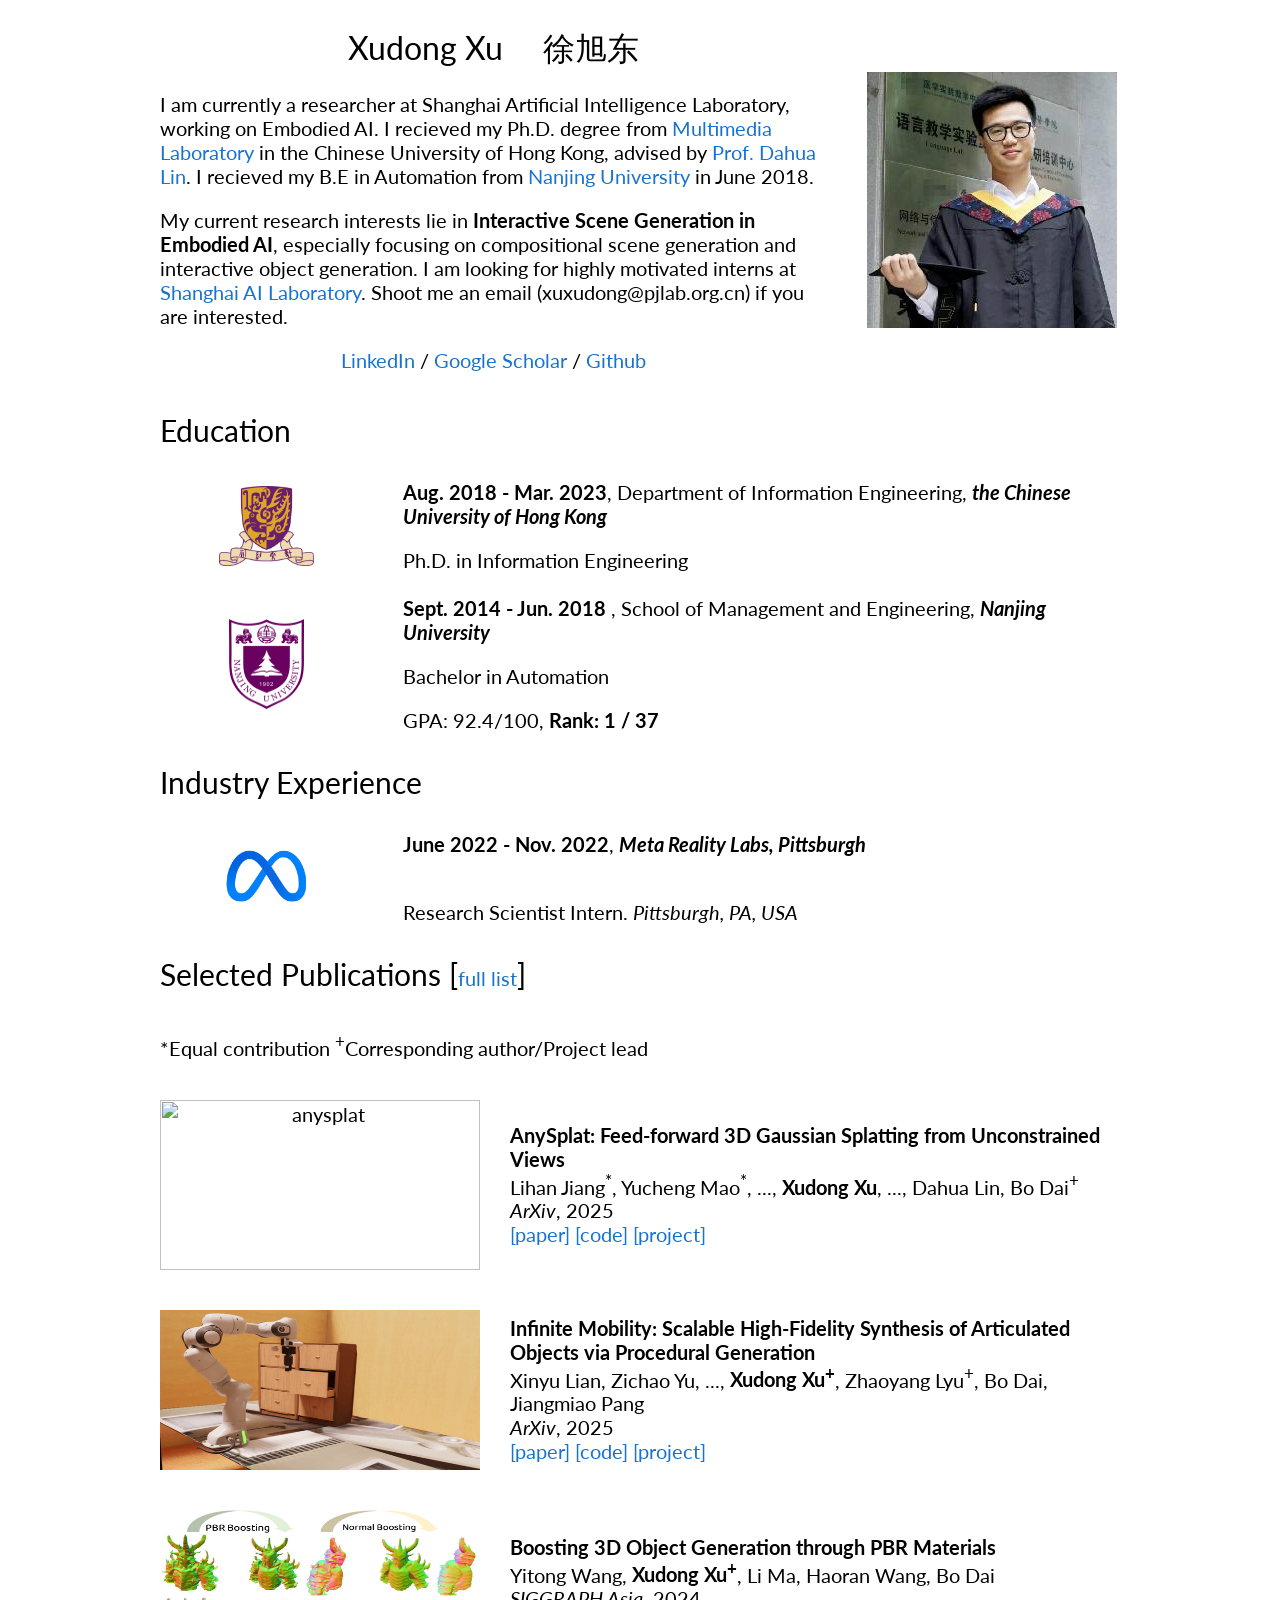
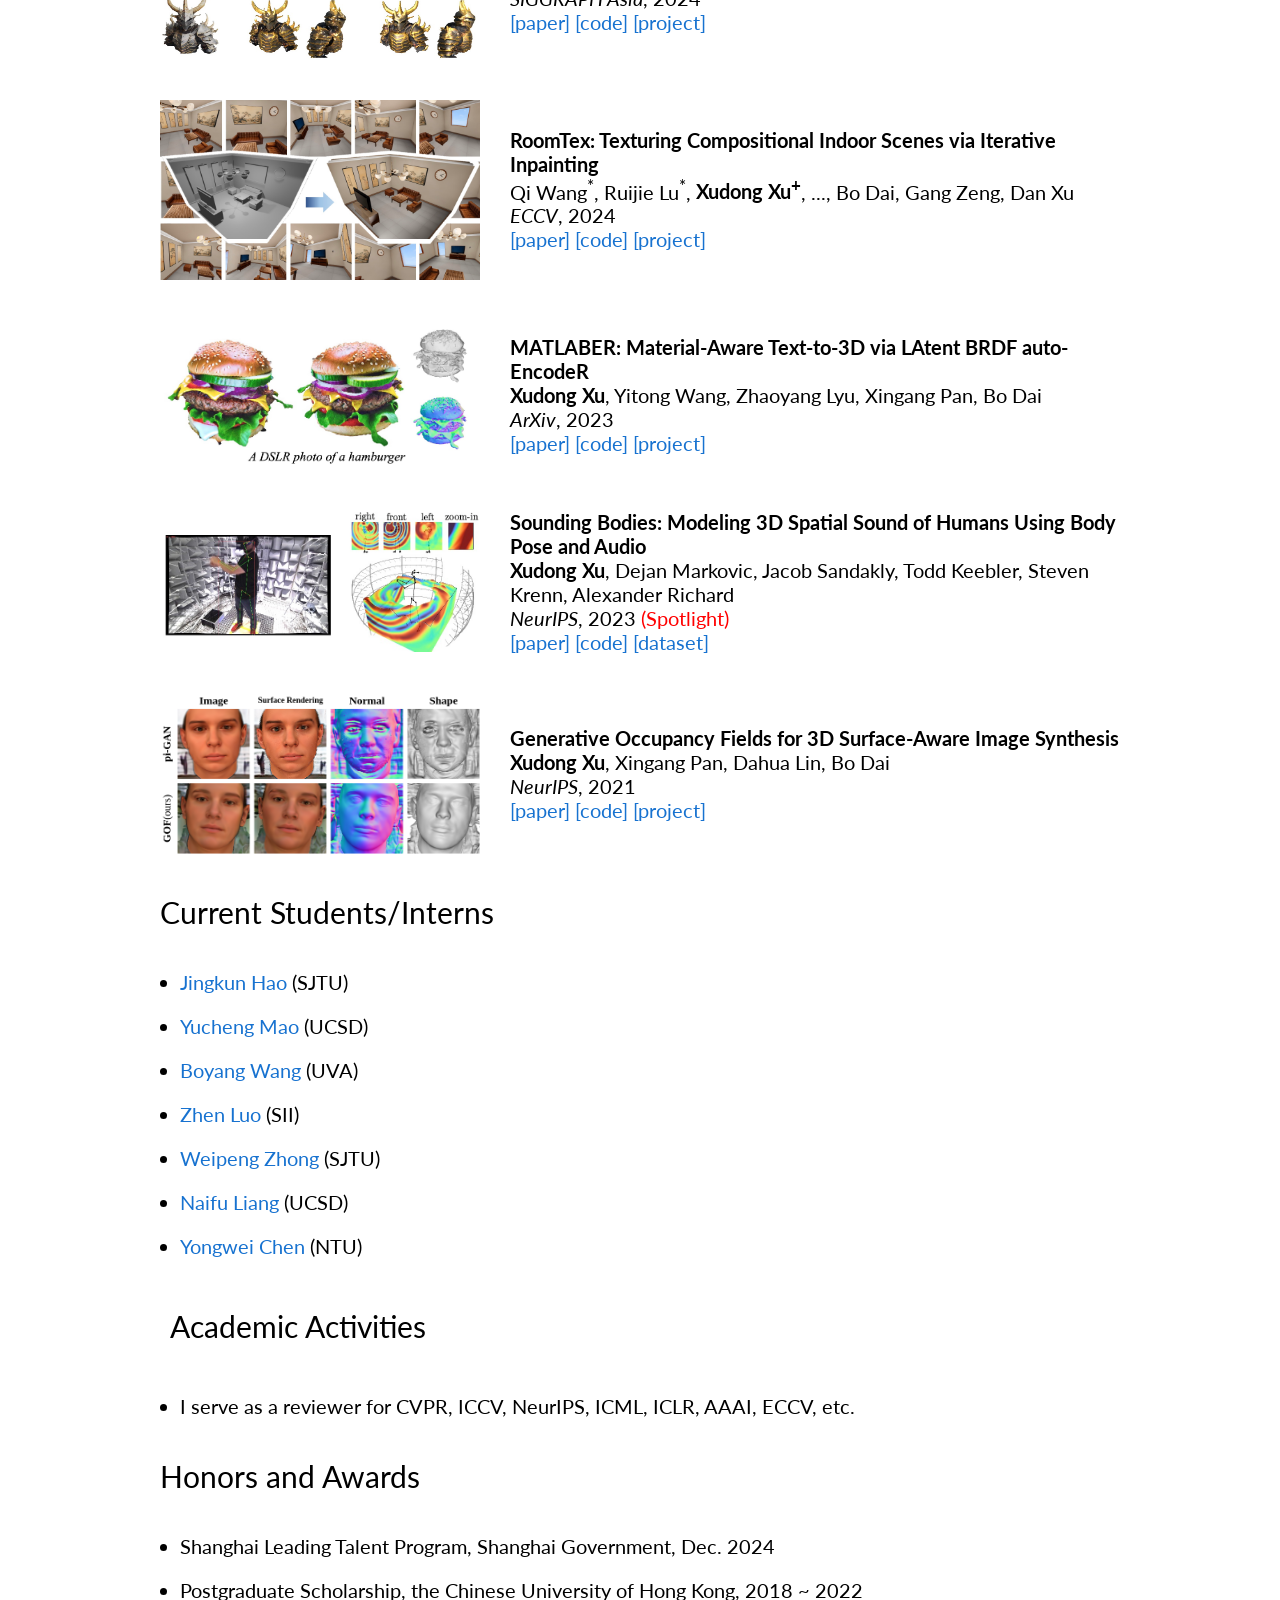
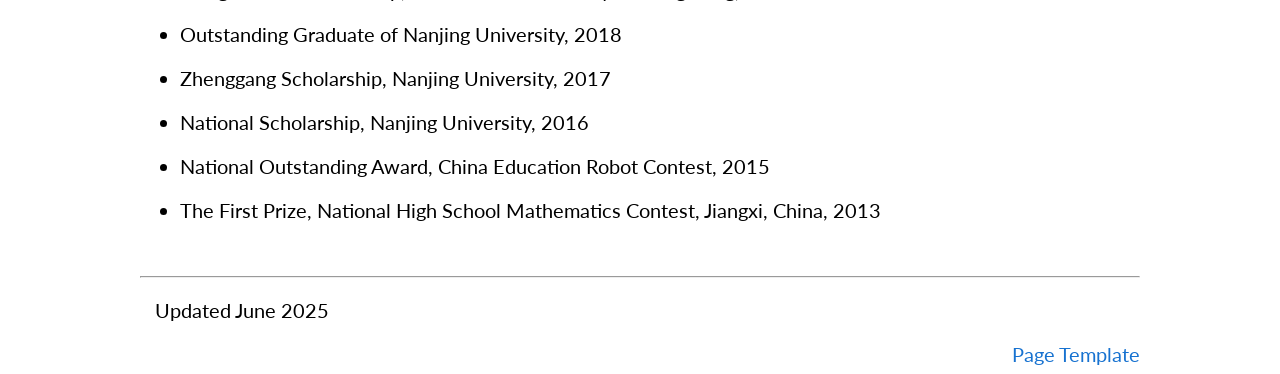
==== index.html @ 11daec10 "update" ====
<!DOCTYPE HTML PUBLIC "-//W3C//DTD HTML 4.01 Transitional//EN">
<html>

<head>
  <meta name=viewport content="width=device-width, initial-scale=1">
  <meta name="generator" content="HTML Tidy for Linux/x86 (vers 11 February 2007), see www.w3.org">
  <style type="text/css">
    /* Color scheme stolen from Sergey Karayev */

    a {
      color: #1772d0;
      text-decoration: none;
    }

    a:focus,
    a:hover {
      color: #f09228;
      text-decoration: none;
    }

    body,
    td,
    th,
    tr,
    p,
    a {
      font-family: 'Lato', Verdana, Helvetica, sans-serif;
      font-size: 20px
    }

    strong {
      font-family: 'Lato', Verdana, Helvetica, sans-serif;
      font-size: 20px;
    }

    heading {
      font-family: 'Lato', Verdana, Helvetica, sans-serif;
      font-size: 30px;
    }

    papertitle {
      font-family: 'Lato', Verdana, Helvetica, sans-serif;
      font-size: 20px;
      font-weight: 700
    }

    name {
      font-family: 'Lato', Verdana, Helvetica, sans-serif;
      font-size: 32px;
    }

    .one {
      width: 160px;
      height: 160px;
      position: relative;
    }

    .two {
      width: 160px;
      height: 160px;
      position: absolute;
      transition: opacity .2s ease-in-out;
      -moz-transition: opacity .2s ease-in-out;
      -webkit-transition: opacity .2s ease-in-out;
    }

    .fade {
      transition: opacity .2s ease-in-out;
      -moz-transition: opacity .2s ease-in-out;
      -webkit-transition: opacity .2s ease-in-out;
    }

    span.highlight {
      background-color: #ffffd0;
    }
  </style>
  <style type="text/css">
    #sectiontohide {
      padding: 20px;
      background: #f0f0f0;
      width: 400px;
    }
  </style>
  <script type="text/javascript">
    function toggle_div_fun(id) {

      var divelement = document.getElementById(id);

      if (divelement.style.display == 'none')
        divelement.style.display = 'block';
      else
        divelement.style.display = 'none';
    }
  </script>
  <link rel="icon" type="image/png" href="pictures/CUHK.png">
  <title>Xudong Xu</title>
  <meta http-equiv="Content-Type" content="text/html; charset=utf-8">
  <link href='http://fonts.googleapis.com/css?family=Lato:400,700,400italic,700italic' rel='stylesheet' type='text/css'>
</head>

<body>
  <table width="1000" border="0" align="center" cellspacing="0" cellpadding="0">
    <tr>
      <td>
        <table width="100%" align="center" border="0" cellspacing="0" cellpadding="20">
          <tr>
            <td width="67%" valign="middle">
              <p align="center">
                <name>Xudong Xu &nbsp; &nbsp; 徐旭东</name>
              </p>
              <p>
                I am currently a researcher at Shanghai Artificial Intelligence Laboratory, working on Embodied AI.
                I recieved my Ph.D. degree from <a href="http://mmlab.ie.cuhk.edu.hk/">Multimedia Laboratory</a> in the 
                Chinese University of Hong Kong, advised by <a href="http://dahua.me/">Prof. Dahua Lin</a>.
                I recieved my B.E in Automation from <a href="https://www.nju.edu.cn/">Nanjing University</a>
                in June 2018.
              </p>
              <p>
                My current research interests lie in <strong>Interactive Scene Generation in Embodied AI</strong>,
                especially focusing on compositional scene generation and interactive object generation.
                I am looking for highly motivated interns at <a href="https://www.shlab.org.cn/">Shanghai AI Laboratory</a>.
                Shoot me an email (xuxudong@pjlab.org.cn) if you are interested.
              </p>
              <p align=center>
                <a href="https://www.linkedin.com/in/xudong-xu-5bb7b3173/"> LinkedIn </a> /
                <a href="https://scholar.google.com.hk/citations?hl=en&user=D8VMkA8AAAAJ"> Google Scholar </a> /
                <a href="https://github.com/SheldonTsui"> Github </a>
              </p>
            </td>
            <td width="5%">
              <img src="pictures/xudong.jpg">
            </td>
          </tr>
        </table>

        <table width="100%" align="center" border="0" cellspacing="0" cellpadding="20">
          <tr>
            <td>
              <heading>Education</heading>
            </td>
          </tr>
        </table>

        <table width="100%" align="center" border="0" cellpadding="10">
          <tr>
            <td width="25%" align="center">
              <img src="pictures/CUHK.png" alt="CUHK" width="95" height="80">
            </td>
            <td width="75%" valign="top">
              <p>
                <strong>Aug. 2018 - Mar. 2023</strong>, Department of Information Engineering,
                <i>
                  <b>the Chinese University of Hong Kong</b>
                </i></p>
              <p>Ph.D. in Information Engineering</br>
              </p>
            </td>
          </tr>
        </table>

        <table width="100%" align="center" border="0" cellpadding="10">
          <tr>
            <td width="25%" align="center">
              <img src="pictures/Nanjing_University.png" alt="NJU" width="75" height="90">
            </td>
            <td width="75%" valign="top">
              <p>
                <strong>Sept. 2014 - Jun. 2018 </strong>, School of Management and Engineering,
                <i>
                  <b>Nanjing University</b>
                </i></p>
              <p>Bachelor in Automation</br>
                <p>GPA: 92.4/100, <strong>Rank: 1 / 37 </strong></br>
              </p>
            </td>
          </tr>
        </table>

        <table width="100%" align="center" border="0" cellspacing="0" cellpadding="20">
          <tr>
            <td>
              <heading>Industry Experience</heading>
            </td>
          </tr>
        </table>

        <table width="100%" align="center" border="0" cellpadding="10">
          <tr>
            <td width="25%" align="center">
              <img src="pictures/meta.png" alt="Meta" width="95" height="80">
            </td>
            <td width="75%" valign="top">
              <p>
                <strong>June 2022 - Nov. 2022</strong>,
                <i>
                  <b>Meta Reality Labs, Pittsburgh</b>
                </i></p>
                <br>
                Research Scientist Intern. <i>Pittsburgh, PA, USA</i><br>
              </p>
            </td>
          </tr>
        </table>

        <table width="100%" align="center" border="0" cellspacing="0" cellpadding="20">
          <tr>
            <td width="100%" valign="middle">
              <heading>Selected Publications [<a href="https://scholar.google.com.hk/citations?hl=en&user=D8VMkA8AAAAJ">full list</a>]</heading>
            </td>
          </tr>
          <td width="100%" valign="middle">
            <span class="author cy">*</span>Equal contribution <sup>+</sup>Corresponding author/Project lead
          </td>
        </table>

        <table width="100%" align="center" border="0" cellspacing="10" cellpadding="10">
          <tr>
            <td width="25%" align="center">
              <img src="pictures/anysplat.gif" alt="anysplat" width="320" height="170">
            </td>
            <td width="75%" valign="center">
              <p>
                <papertitle>AnySplat: Feed-forward 3D Gaussian Splatting from Unconstrained Views</papertitle>
                <br>
                Lihan Jiang<sup>*</sup>, Yucheng Mao<sup>*</sup>, ..., <strong>Xudong Xu</strong>, ..., Dahua Lin, Bo Dai<sup>+</sup>
                <br>
                <em>ArXiv</em>, 2025
                <br>
                <a href="https://arxiv.org/abs/2505.23716">[paper]</a>
                <a href="https://github.com/OpenRobotLab/AnySplat">[code]</a>
                <a href="https://city-super.github.io/anysplat/">[project]</a>
                <br>
            </td>
          </tr>
        </table>

        <table width="100%" align="center" border="0" cellspacing="10" cellpadding="10">
          <tr>
            <td width="25%" align="center">
              <img src="pictures/infinite_mobility.gif" alt="infinite_mobility" width="320" height="160">
            </td>
            <td width="75%" valign="center">
              <p>
                <papertitle>Infinite Mobility: Scalable High-Fidelity Synthesis of Articulated Objects via Procedural Generation</papertitle>
                <br>
                Xinyu Lian, Zichao Yu, ..., <strong>Xudong Xu<sup>+</sup></strong>, Zhaoyang Lyu<sup>+</sup>, Bo Dai, Jiangmiao Pang
                <br>
                <em>ArXiv</em>, 2025
                <br>
                <a href="https://arxiv.org/abs/2503.13424">[paper]</a>
                <a href="https://github.com/OpenRobotLab/Infinite-Mobility">[code]</a>
                <a href="https://infinite-mobility.github.io/">[project]</a>
                <br>
            </td>
          </tr>
        </table>

        <table width="100%" align="center" border="0" cellspacing="10" cellpadding="10">
          <tr>
            <td width="25%" align="center">
              <img src="pictures/BoostPBR.jpg" alt="BoostPBR" width="320" height="150">
            </td>
            <td width="75%" valign="center">
              <p>
                <papertitle>Boosting 3D Object Generation through PBR Materials</papertitle>
                <br>
                Yitong Wang, <strong>Xudong Xu<sup>+</sup></strong>, Li Ma, Haoran Wang, Bo Dai
                <br>
                <em>SIGGRAPH Asia</em>, 2024
                <br>
                <a href="https://arxiv.org/abs/2411.16080">[paper]</a>
                <a href="https://github.com/snowflakewang/PBR_Boost_3DGen">[code]</a>
                <a href="https://snowflakewang.github.io/PBR_Boost_3DGen/">[project]</a>
                <br>
            </td>
          </tr>
        </table>

        <table width="100%" align="center" border="0" cellspacing="10" cellpadding="10">
          <tr>
            <td width="25%" align="center">
              <img src="pictures/roomtex.jpg" alt="RoomTex" width="320" height="180">
            </td>
            <td width="75%" valign="center">
              <p>
                <papertitle>RoomTex: Texturing Compositional Indoor Scenes via Iterative Inpainting</papertitle>
                <br>
                Qi Wang<sup>*</sup>, Ruijie Lu<sup>*</sup>, <strong>Xudong Xu<sup>+</sup></strong>, ..., Bo Dai, Gang Zeng, Dan Xu
                <br>
                <em>ECCV</em>, 2024
                <br>
                <a href="https://arxiv.org/abs/2406.02461">[paper]</a>
                <a href="https://github.com/qwang666/RoomTex-">[code]</a>
                <a href="https://qwang666.github.io/RoomTex/">[project]</a>
                <br>
            </td>
          </tr>
        </table>

        <table width="100%" align="center" border="0" cellspacing="10" cellpadding="10">
          <tr>
            <td width="25%" align="center">
              <img src="pictures/matlaber.jpg" alt="matlaber" width="320" height="150">
            </td>
            <td width="75%" valign="center">
              <p>
                <papertitle>MATLABER: Material-Aware Text-to-3D via LAtent BRDF auto-EncodeR</papertitle>
                <br>
                <strong>Xudong Xu</strong>, Yitong Wang, Zhaoyang Lyu, Xingang Pan, Bo Dai
                <br>
                <em>ArXiv</em>, 2023
                <br>
                <a href="https://arxiv.org/abs/2308.09278">[paper]</a>
                <a href="https://github.com/SheldonTsui/Matlaber">[code]</a>
                <a href="https://sheldontsui.github.io/projects/Matlaber">[project]</a>
                <br>
                <!-- <p>
                  We propose Material-Aware Text-to-3D via LAtent BRDF auto-EncodeR (MATLABER)
                  that leverages a novel latent BRDF auto-encoder for material generation,
                  enabling photorealistic 3D object generation, relighting, and material editing.
                </p> -->
            </td>
          </tr>
        </table>

        <table width="100%" align="center" border="0" cellspacing="10" cellpadding="10">
          <tr>
            <td width="25%" align="center">
              <img src="pictures/soundingbodies.jpg" alt="soundingbodies" width="320" height="140">
            </td>
            <td width="75%" valign="center">
              <p>
                <papertitle>Sounding Bodies: Modeling 3D Spatial Sound of Humans Using Body Pose and Audio</papertitle>
                <br>
                <strong>Xudong Xu</strong>, Dejan Markovic, Jacob Sandakly, Todd Keebler, Steven Krenn, Alexander Richard
                <br>
                <em>NeurIPS</em>, 2023 <font color="red"> (Spotlight)</font>
                <br>
                <a href="https://arxiv.org/abs/2311.06285">[paper]</a>
                <a href="https://github.com/facebookresearch/SoundingBodies">[code]</a>
                <a href="https://fb-baas-f32eacb9-8abb-11eb-b2b8-4857dd089e15.s3.amazonaws.com/SoundingBodies/dataset/index.html">[dataset]</a>
                <br>
                <!-- <p>
                  We present a model that can generate accurate 3D spatial audio for full human bodies.
                  To this end, we collect a first-of-its-kind multimodal dataset of human bodies,
                  recorded with multiple cameras and a spherical array of 345 microphones.
                </p> -->
            </td>
          </tr>
        </table>

        <table width="100%" align="center" border="0" cellspacing="10" cellpadding="10">
          <tr>
            <td width="25%" align="center">
              <img src="pictures/gof2021.png" alt="gof" width="320" height="160">
            </td>
            <td width="75%" valign="center">
              <p>
                <papertitle>Generative Occupancy Fields for 3D Surface-Aware Image Synthesis</papertitle>
                <br>
                <strong>Xudong Xu</strong>, Xingang Pan, Dahua Lin, Bo Dai
                <br>
                <em>NeurIPS</em>, 2021
                <br>
                <a href="http://arxiv.org/abs/2111.00969">[paper]</a>
                <a href="https://github.com/SheldonTsui/GOF_NeurIPS2021">[code]</a>
                <a href="https://sheldontsui.github.io/projects/GOF">[project]</a>
                <br>
                <!-- <p>
                  We propose Generative Occupancy Fields(GOF),
                  a 3D-aware generative model that could synthesize realistic images with 3D consistency
                  and simultaneously learn compact object surfaces.
                </p> -->
            </td>
          </tr>
        </table>

        <!-- <table width="100%" align="center" border="0" cellspacing="10" cellpadding="10">
          <tr>
            <td width="25%" align="center">
              <img src="pictures/ShadeGAN_demo2.gif" alt="shadegan" width="320" height="200">
            </td>
            <td width="75%" valign="top">
              <p>
                <papertitle>A Shading-Guided Generative Implicit Model for Shape-Accurate 3D-Aware Image Synthesis</papertitle>
                <br>
                Xingang Pan, <strong>Xudong Xu</strong>, Chen Change Loy, Christian Theobalt, Bo Dai
                <br>
                <em>Advances in Neural Information Processing Systems (<strong>NeurIPS</strong>)</em>, 2021
                <br>
                <a href="https://arxiv.org/abs/2110.15678">[paper]</a>
                <a href="https://github.com/XingangPan/ShadeGAN">[code]</a>
                <a href="https://xingangpan.github.io/projects/ShadeGAN.html">[project]</a>
                <br>
                <p>
                  We propose ShadeGAN, a novel shading-guided generative implicit model
                  which could perform shape-accurate 3D-aware image synthesis
                  by modeling shading in generative implicit models.
                </p>
            </td>
          </tr>
        </table> -->

        <!-- <table width="100%" align="center" border="0" cellspacing="10" cellpadding="10">
          <tr>
            <td width="25%" align="center">
              <img src="pictures/PDR.png" alt="pdr" width="320" height="160">
            </td>
            <td width="75%" valign="top">
              <p>
                <papertitle>A Conditional Point Diffusion-Refinement Paradigm for 3D Point Cloud Completion</papertitle>
                <br>
                Zhaoyang Lyu*, Zhifeng Kong*, <strong>Xudong Xu</strong>, Liang Pan, Dahua Lin
                <br>
                <em>International Conference on Learning Representations (<strong>ICLR</strong>)</em>, 2022
                <br>
                <a href="http://arxiv.org/abs/2112.03530">[paper]</a>
                <a href="https://github.com/ZhaoyangLyu/Point_Diffusion_Refinement">[code]</a>
                <br>
                <p>
                  We propose a novel Point Diffusion-Refinement (PDR) paradigm for the point cloud completion task,
                  which can generate both uniform and high-quality point clouds.
                </p>
            </td>
          </tr>
        </table> -->

        <!-- <table width="100%" align="center" border="0" cellspacing="10" cellpadding="10">
          <tr>
            <td width="25%" align="center">
              <img src="pictures/pseudobinaural.png" alt="pseudobinaural" width="320" height="140">
            </td>
            <td width="75%" valign="top">
              <p>
                <papertitle>Visually Informed Binaural Audio Generation without Binaural Audios</papertitle>
                <br>
                <strong>Xudong Xu*</strong>, Hang Zhou*, Ziwei Liu, Bo Dai, Xiaogang Wang, Dahua Lin
                <br>
                <em>In Proceedings of the IEEE conference on computer vision and pattern recognition (<strong>CVPR</strong>)</em>, 2021
                <br>
                <a href="https://arxiv.org/abs/2104.06162">[paper]</a>
                <a href="https://github.com/SheldonTsui/PseudoBinaural_CVPR2021">[code]</a>
                <a href="https://sheldontsui.github.io/projects/PseudoBinaural">[project]</a>
                <br>
                <p>
                  We leverage spherical harmonic decomposition and head-related impulse response (HRIR)
                  to create the pseudo pair of visual scenes and binaural audios, which can be used to
                  guide the training of binaural audio generation.
                </p>
            </td>
          </tr>

        </table> -->

        <!-- <table width="100%" align="center" border="0" cellspacing="10" cellpadding="10">
          <tr>
            <td width="25%" align="center">
              <img src="pictures/sepstereo.png" alt="sepstereo" width="320" height="170">
            </td>
            <td width="75%" valign="top">
              <p>
                <papertitle>Sep-Stereo: Visually Guided Stereophonic Audio Generation by Associating Source Separation</papertitle>
                <br>
                Hang Zhou*, <strong>Xudong Xu*</strong>, Dahua Lin, Xiaogang Wang, Ziwei Liu
                <br>
                <em>In Proceedings of the European Conference on Computer Vision (<strong>ECCV</strong>)</em>, 2020
                <br>
                <a href="https://arxiv.org/pdf/2007.09902.pdf">[paper]</a>
                <a href="https://github.com/SheldonTsui/SepStereo_ECCV2020">[code]</a>
                <a href="https://hangz-nju-cuhk.github.io/projects/Sep-Stereo">[project]</a>
                <br>
                <p>
                    We propose to integrate the task of stereophonic audio generation 
                    and audio source separation into a unified framework namely Sep-Stereo, 
                    which leverages vastly available mono audios to facilitate the training of stereophonic audio generation.
                </p>
            </td>
          </tr>

        </table> -->

        <!-- <table width="100%" align="center" border="0" cellspacing="10" cellpadding="10">
          <tr>
            <td width="25%" align="center">
              <img src="pictures/audio_inpainting.png" alt="audio_inpainting" width="320" height="170">
            </td>
            <td width="75%" valign="top">
              <p>
                <papertitle>Vision-Infused Deep Audio Inpainting</papertitle>
                <br>
                Hang Zhou, Ziwei Liu, <strong>Xudong Xu</strong>, Ping Luo, Xiaogang Wang
                <br>
                <em>In Proceedings of the IEEE International Conference on Computer Vision (<strong>ICCV</strong>)</em>, 2019
                <br>
                <a href="https://arxiv.org/pdf/1910.10997.pdf">[paper]</a>
                <a href="https://github.com/Hangz-nju-cuhk/Vision-Infused-Audio-Inpainter-VIAI">[code]</a>
                <a href="https://hangz-nju-cuhk.github.io/projects/AudioInpainting">[project]</a>
                <br>
                <p>
                    We proposed a VIAI-AV framework for novel task, vision-infused audio inpainting,
                    and a new instrument-playing dataset called MUSICES.
                </p>
            </td>
          </tr>

        </table> -->

        <!-- <table width="100%" align="center" border="0" cellspacing="10" cellpadding="10">
          <tr>
            <td width="25%" align="center">
              <img src="pictures/soundsep.png" alt="soundsep" width="320" height="160">
            </td>
            <td width="75%" valign="top">
              <p>
                <papertitle>Recursive Visual Sound Separation Using Minus-Plus Net</papertitle>
                <br>
                <strong>Xudong Xu</strong>, Bo Dai, Dahua Lin
                <br>
                <em>In Proceedings of the IEEE International Conference on Computer Vision (<strong>ICCV</strong>)</em>, 2019
                <br>
                <a href="https://arxiv.org/pdf/1908.11602.pdf">[paper]</a>
                <a href="https://github.com/SheldonTsui/Minus-Plus-Network">[code]</a>
                <a href="https://sheldontsui.github.io/projects/MP-Net">[project]</a>
                <br>
                <p>
                    We proposed a recursive Minus-Plus network for visual sound separation task.
                </p>
            </td>
          </tr>

        </table> -->

        <!-- <table width="100%" align="center" border="0" cellspacing="10" cellpadding="10">
          <tr>
            <td width="25%" align="center">
              <img src="pictures/per_ddpg.png" alt="ddpg" width="320" height="180">
            </td>
            <td width="75%" valign="top">
              <p>
                <papertitle>A Novel DDPG Method with Prioritized Experience Replay</papertitle>
                <br>
                Yuenan Hou, Lifeng Liu, Qing Wei, <strong>Xudong Xu</strong>, Chunlin Chen
                <br>
                <em>IEEE International Conference on Systems, Man, and Cybernetics (<strong>SMC</strong>)</em>, 2017
                <br>
                <a href="https://arxiv.org/pdf/1904.09571.pdf">[paper]</a>
                <a href="https://github.com/cardwing/Codes-for-RL-PER">[code]</a>
                <br>
                <p>
                    We proposed a prioritized experience replay method for the DDPG algorithm, 
                    where prioritized sampling is adopted instead of uniform sampling.
                </p>
            </td>
          </tr>

        </table>-->

        <table width="100%" align="center" border="0" cellspacing="0" cellpadding="20">
          <tr>
            <td width="100%" valign="middle">
              <heading>Current Students/Interns</heading>
            </td>
          </tr>
        </table>
        <ul>
          <li>
            <p><a href="https://scholar.google.com/citations?user=CJNkSiUAAAAJ&hl=en">Jingkun Hao</a> (SJTU)</p>
          </li>
        </ul>
        <ul>
          <li>
            <p><a href="https://myc634.github.io/yuchengmao/">Yucheng Mao</a> (UCSD)</p>
          </li>
        </ul>
        <ul>
          <li>
            <p><a href="https://kiteretsu77.github.io/BoyangWang/">Boyang Wang</a> (UVA)</p>
          </li>
        </ul>
        <ul>
          <li>
            <p><a href="">Zhen Luo</a> (SII)</p>
          </li>
        </ul>
        <ul>
          <li>
            <p><a href="">Weipeng Zhong</a> (SJTU)</p>
          </li>
        </ul>
        <ul>
          <li>
            <p><a href="">Naifu Liang</a> (UCSD)</p>
          </li>
        </ul>
        <ul>
          <li>
            <p><a href="https://cyw-3d.github.io/">Yongwei Chen</a> (NTU)</p>
          </li>
        </ul>

        <table width="100%" align="center" border="0" cellspacing="10" cellpadding="20">
          <tr>
            <td>
              <heading>Academic Activities</heading>
            </td>
          </tr>
        </table>
        <ul>
          <li>
            <p>I serve as a reviewer for CVPR, ICCV, NeurIPS, ICML, ICLR, AAAI, ECCV, etc.
          </li>
        </ul>

        <!-- Honors and Awards ======================================== -->
        <table width="100%" align="center" border="0" cellspacing="0" cellpadding="20">
          <tr>
            <td>
              <heading>Honors and Awards</heading>
            </td>
          </tr>
        </table>
        <ul>
          <li>
            <p>Shanghai Leading Talent Program, Shanghai Government, Dec. 2024</p>
          </li>
          <li>
            <p>Postgraduate Scholarship, the Chinese University of Hong Kong, 2018 ~ 2022</p>
          </li>
          <li>
            <p>Outstanding Graduate of Nanjing University, 2018</p>
          </li>
          <li>
            <p>Zhenggang Scholarship, Nanjing University, 2017</p>
          </li>
          <li>
            <p>National Scholarship, Nanjing University, 2016</p>
          </li>
          <li>
            <p>National Outstanding Award, China Education Robot Contest, 2015</p>
          </li>
          <li>
            <p>The First Prize, National High School Mathematics Contest, Jiangxi, China, 2013</p>
          </li>
        </ul>
        <br />
        <!-- Footer ================================================== -->
        <hr>

        <footer class="footer">
          <div class="container">
            <p>
              &nbsp;&nbsp;&nbsp;Updated June 2025</p>
            </p>
            <p align=right>
              <a href="https://ai.stanford.edu/~kaidicao/"> Page Template </a>
              <a class="pull-right" href="#">
                <script type="text/javascript" id="clustrmaps"
                  src="//cdn.clustrmaps.com/map_v2.js?d=-7wcSynIGKZFr41GtQ6fbKMYStmx4U8h-cIme0PgBVs&cl=ffffff&w=a">
                </script>
              </a>
            </p>
          </div>
        </footer>

        <!-- <script type="text/javascript">
          var gaJsHost = (("https:" == document.location.protocol) ? "https://ssl." : "http://www.");
          document.write(unescape("%3Cscript src='" + gaJsHost +
            "google-analytics.com/ga.js' type='text/javascript'%3E%3C/script%3E"));
        </script>
        <script type="text/javascript">
          try {
            var pageTracker = _gat._getTracker("UA-7580334-1");
            pageTracker._trackPageview();
          } catch (err) {}
        </script> -->
      </td>
    </tr>
  </table>
</body>

</html>
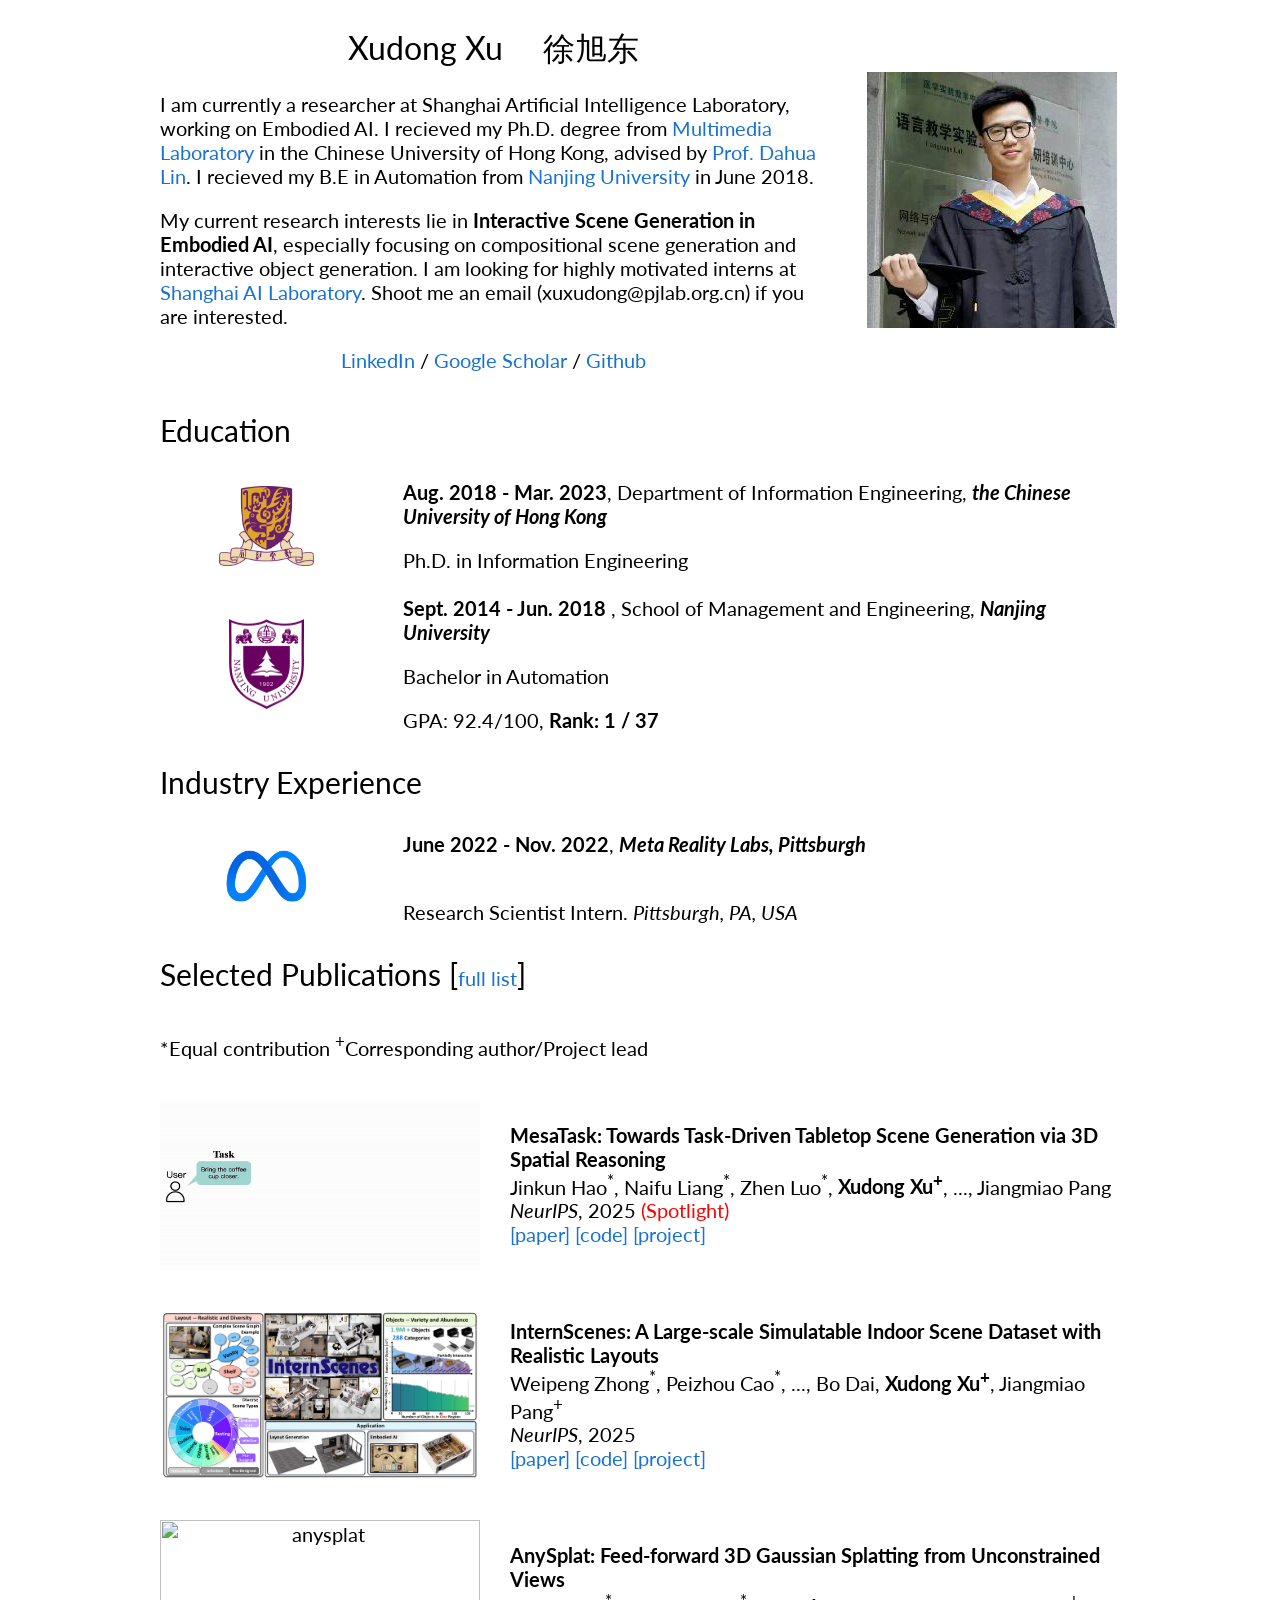
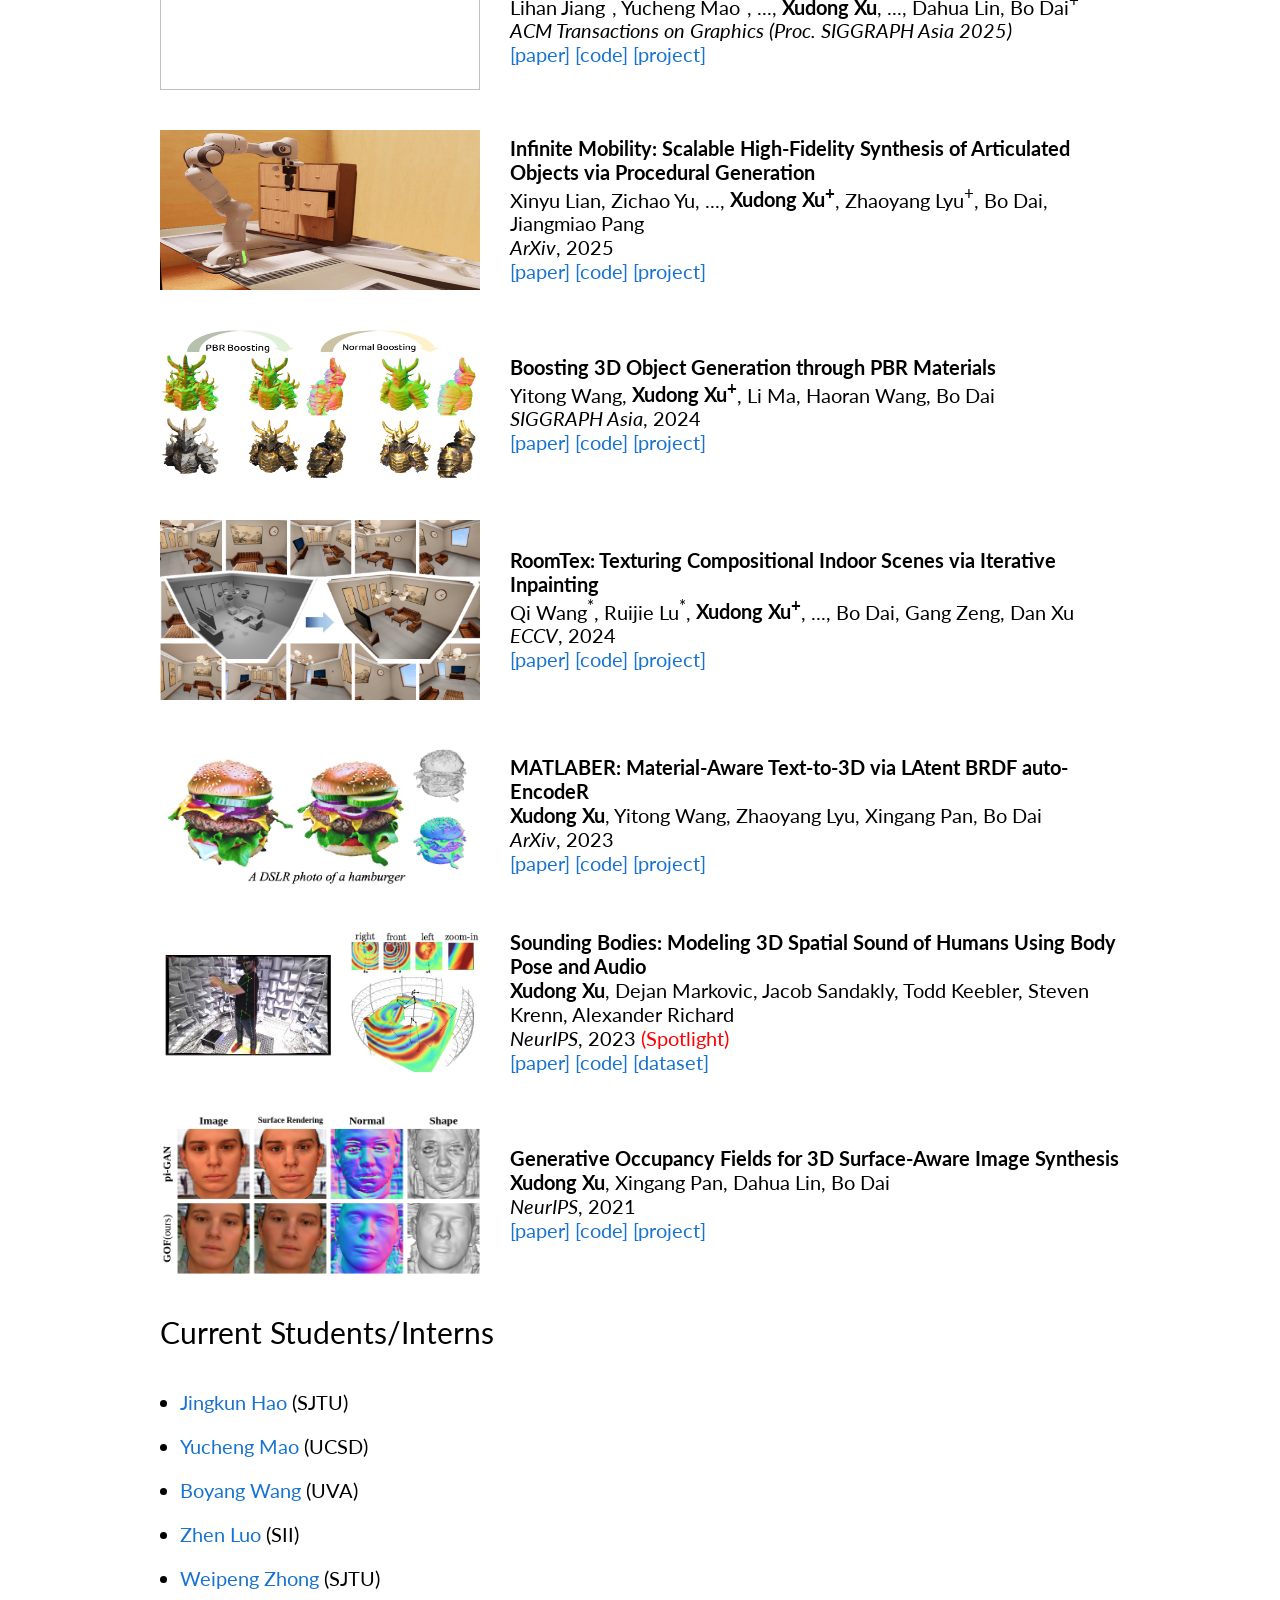
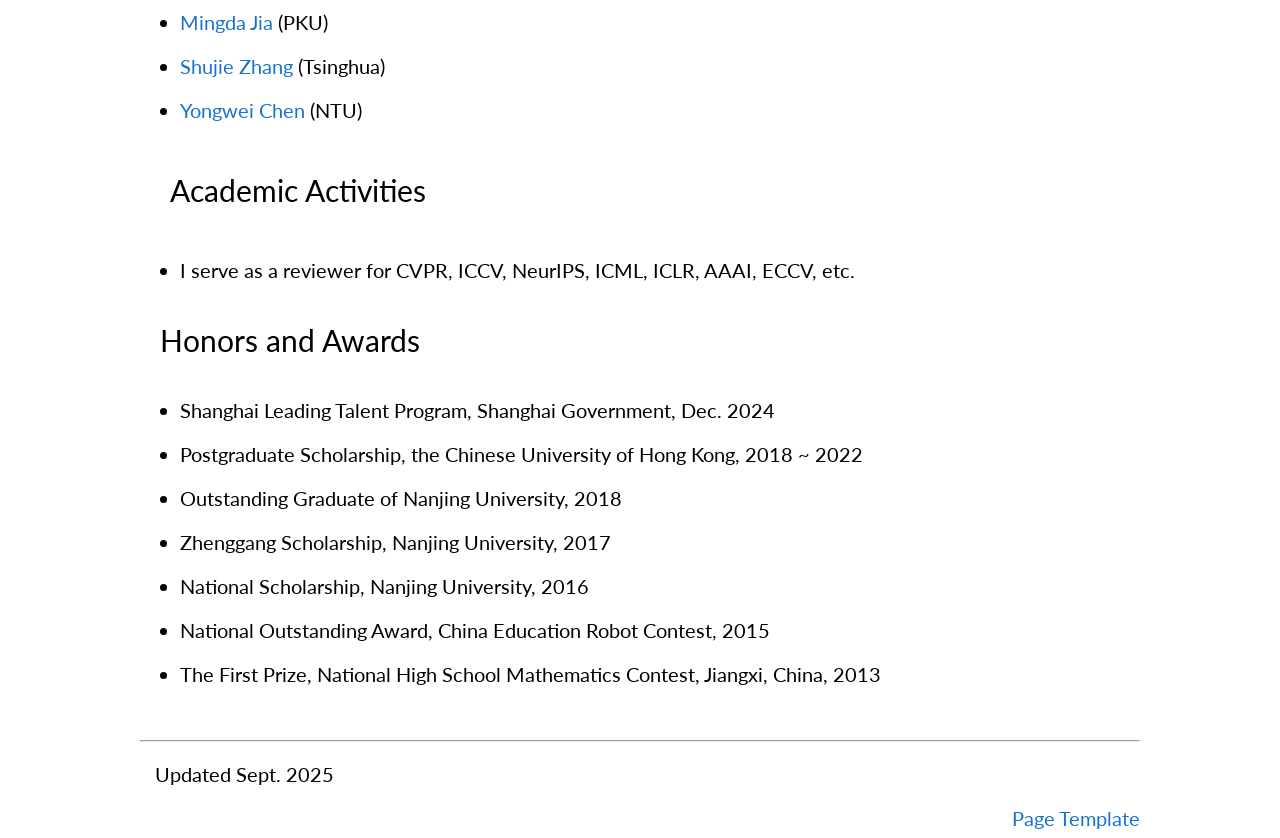
==== commit a586f793: "update" ====
--- a/index.html
+++ b/index.html
@@ -216,6 +216,48 @@
         <table width="100%" align="center" border="0" cellspacing="10" cellpadding="10">
           <tr>
             <td width="25%" align="center">
+              <img src="pictures/mesatask.gif" alt="mesatask" width="320" height="170">
+            </td>
+            <td width="75%" valign="center">
+              <p>
+                <papertitle>MesaTask: Towards Task-Driven Tabletop Scene Generation via 3D Spatial Reasoning</papertitle>
+                <br>
+                Jinkun Hao<sup>*</sup>, Naifu Liang<sup>*</sup>, Zhen Luo<sup>*</sup>, <strong>Xudong Xu<sup>+</sup></strong>, ..., Jiangmiao Pang
+                <br>
+                <em>NeurIPS</em>, 2025 <font color="red"> (Spotlight)</font>
+                <br>
+                <a href="https://arxiv.org/abs/2509.22281">[paper]</a>
+                <a href="https://github.com/InternRobotics/MesaTask">[code]</a>
+                <a href="https://mesatask.github.io/">[project]</a>
+                <br>
+            </td>
+          </tr>
+        </table>
+
+        <table width="100%" align="center" border="0" cellspacing="10" cellpadding="10">
+          <tr>
+            <td width="25%" align="center">
+              <img src="pictures/internscenes_teaser.png" alt="internscenes" width="320" height="170">
+            </td>
+            <td width="75%" valign="center">
+              <p>
+                <papertitle>InternScenes: A Large-scale Simulatable Indoor Scene Dataset with Realistic Layouts</papertitle>
+                <br>
+                Weipeng Zhong<sup>*</sup>, Peizhou Cao<sup>*</sup>, ..., Bo Dai, <strong>Xudong Xu<sup>+</sup></strong>, Jiangmiao Pang<sup>+</sup>
+                <br>
+                <em>NeurIPS</em>, 2025
+                <br>
+                <a href="https://arxiv.org/abs/2509.10813">[paper]</a>
+                <a href="https://github.com/InternRobotics/InternScenes">[code]</a>
+                <a href="https://marjordcpz.github.io/InternScenes.github.io/">[project]</a>
+                <br>
+            </td>
+          </tr>
+        </table>
+
+        <table width="100%" align="center" border="0" cellspacing="10" cellpadding="10">
+          <tr>
+            <td width="25%" align="center">
               <img src="pictures/anysplat.gif" alt="anysplat" width="320" height="170">
             </td>
             <td width="75%" valign="center">
@@ -224,7 +266,7 @@
                 <br>
                 Lihan Jiang<sup>*</sup>, Yucheng Mao<sup>*</sup>, ..., <strong>Xudong Xu</strong>, ..., Dahua Lin, Bo Dai<sup>+</sup>
                 <br>
-                <em>ArXiv</em>, 2025
+                <em>ACM Transactions on Graphics (Proc. SIGGRAPH Asia 2025)</em>
                 <br>
                 <a href="https://arxiv.org/abs/2505.23716">[paper]</a>
                 <a href="https://github.com/OpenRobotLab/AnySplat">[code]</a>
@@ -589,7 +631,12 @@
         </ul>
         <ul>
           <li>
-            <p><a href="">Naifu Liang</a> (UCSD)</p>
+            <p><a href="">Mingda Jia</a> (PKU)</p>
+          </li>
+        </ul>
+        <ul>
+          <li>
+            <p><a href="https://hishujie.github.io/">Shujie Zhang</a> (Tsinghua)</p>
           </li>
         </ul>
         <ul>
@@ -649,7 +696,7 @@
         <footer class="footer">
           <div class="container">
             <p>
-              &nbsp;&nbsp;&nbsp;Updated June 2025</p>
+              &nbsp;&nbsp;&nbsp;Updated Sept. 2025</p>
             </p>
             <p align=right>
               <a href="https://ai.stanford.edu/~kaidicao/"> Page Template </a>
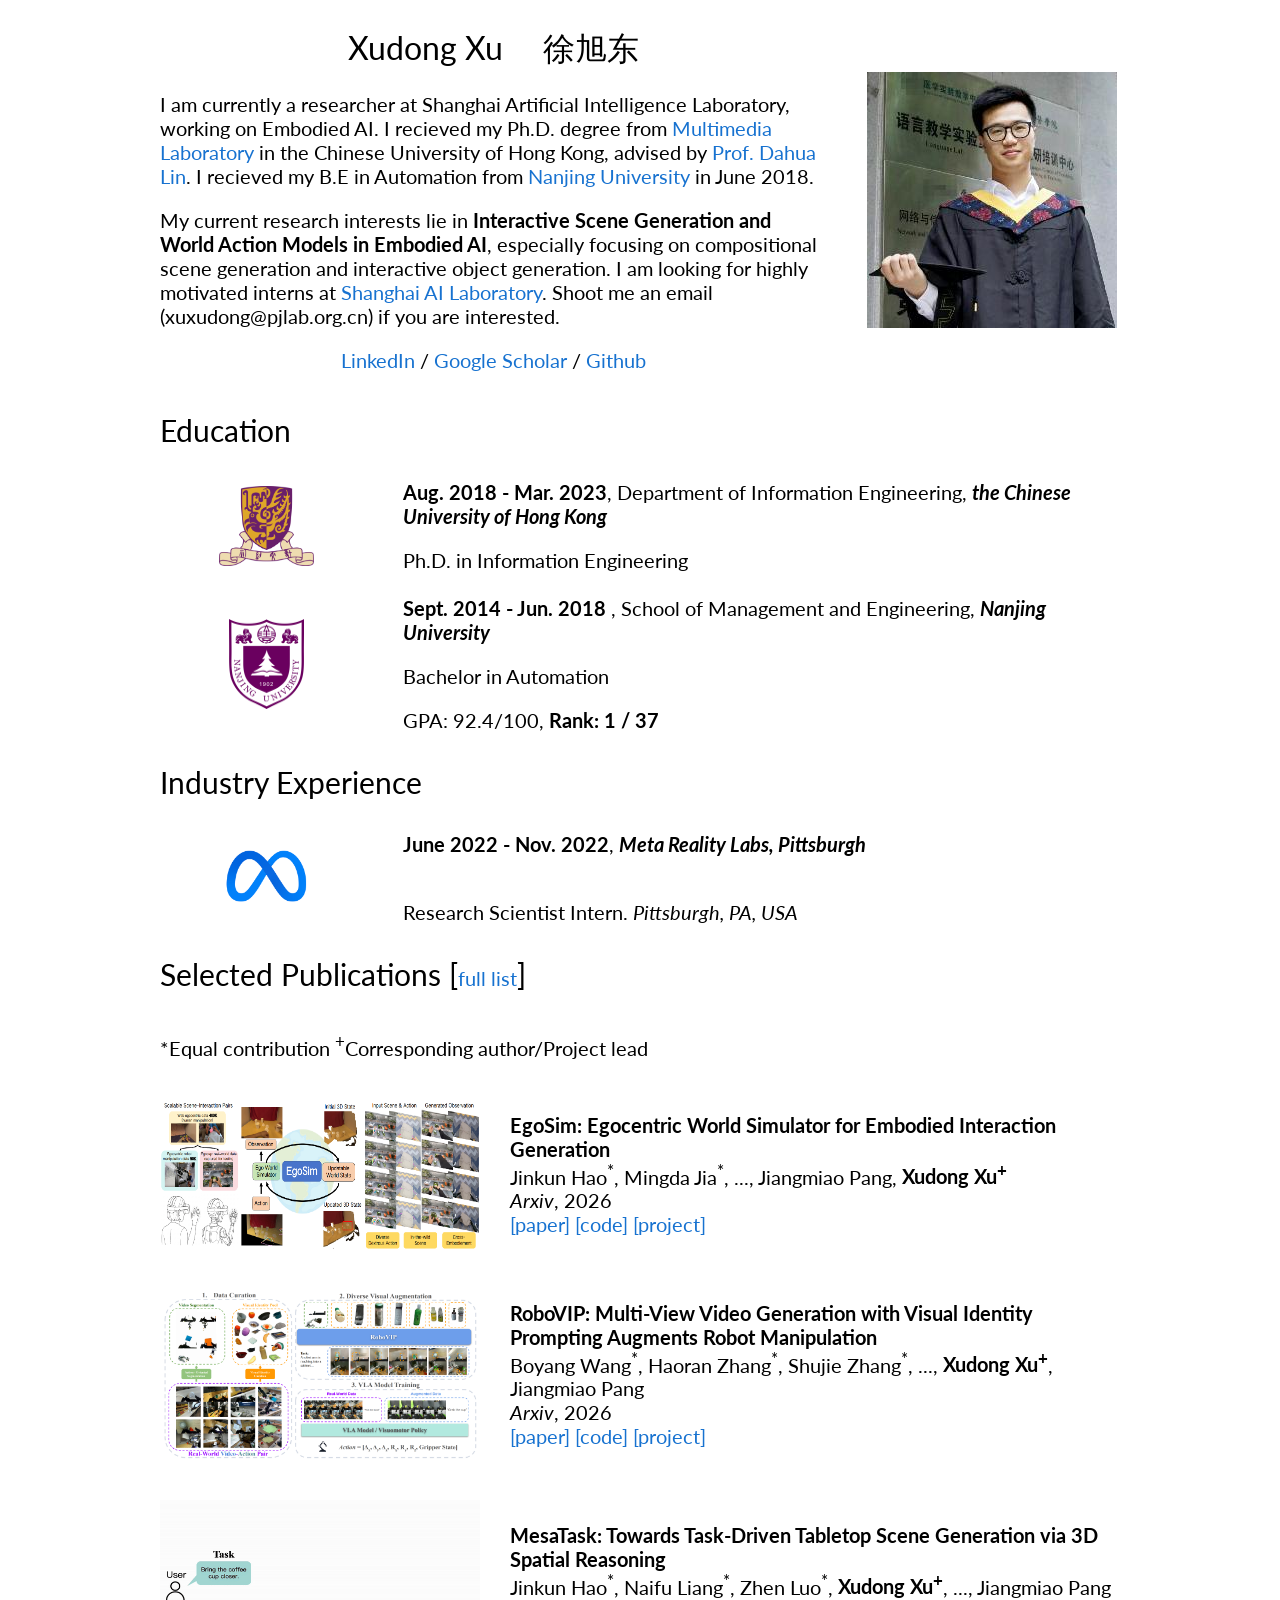
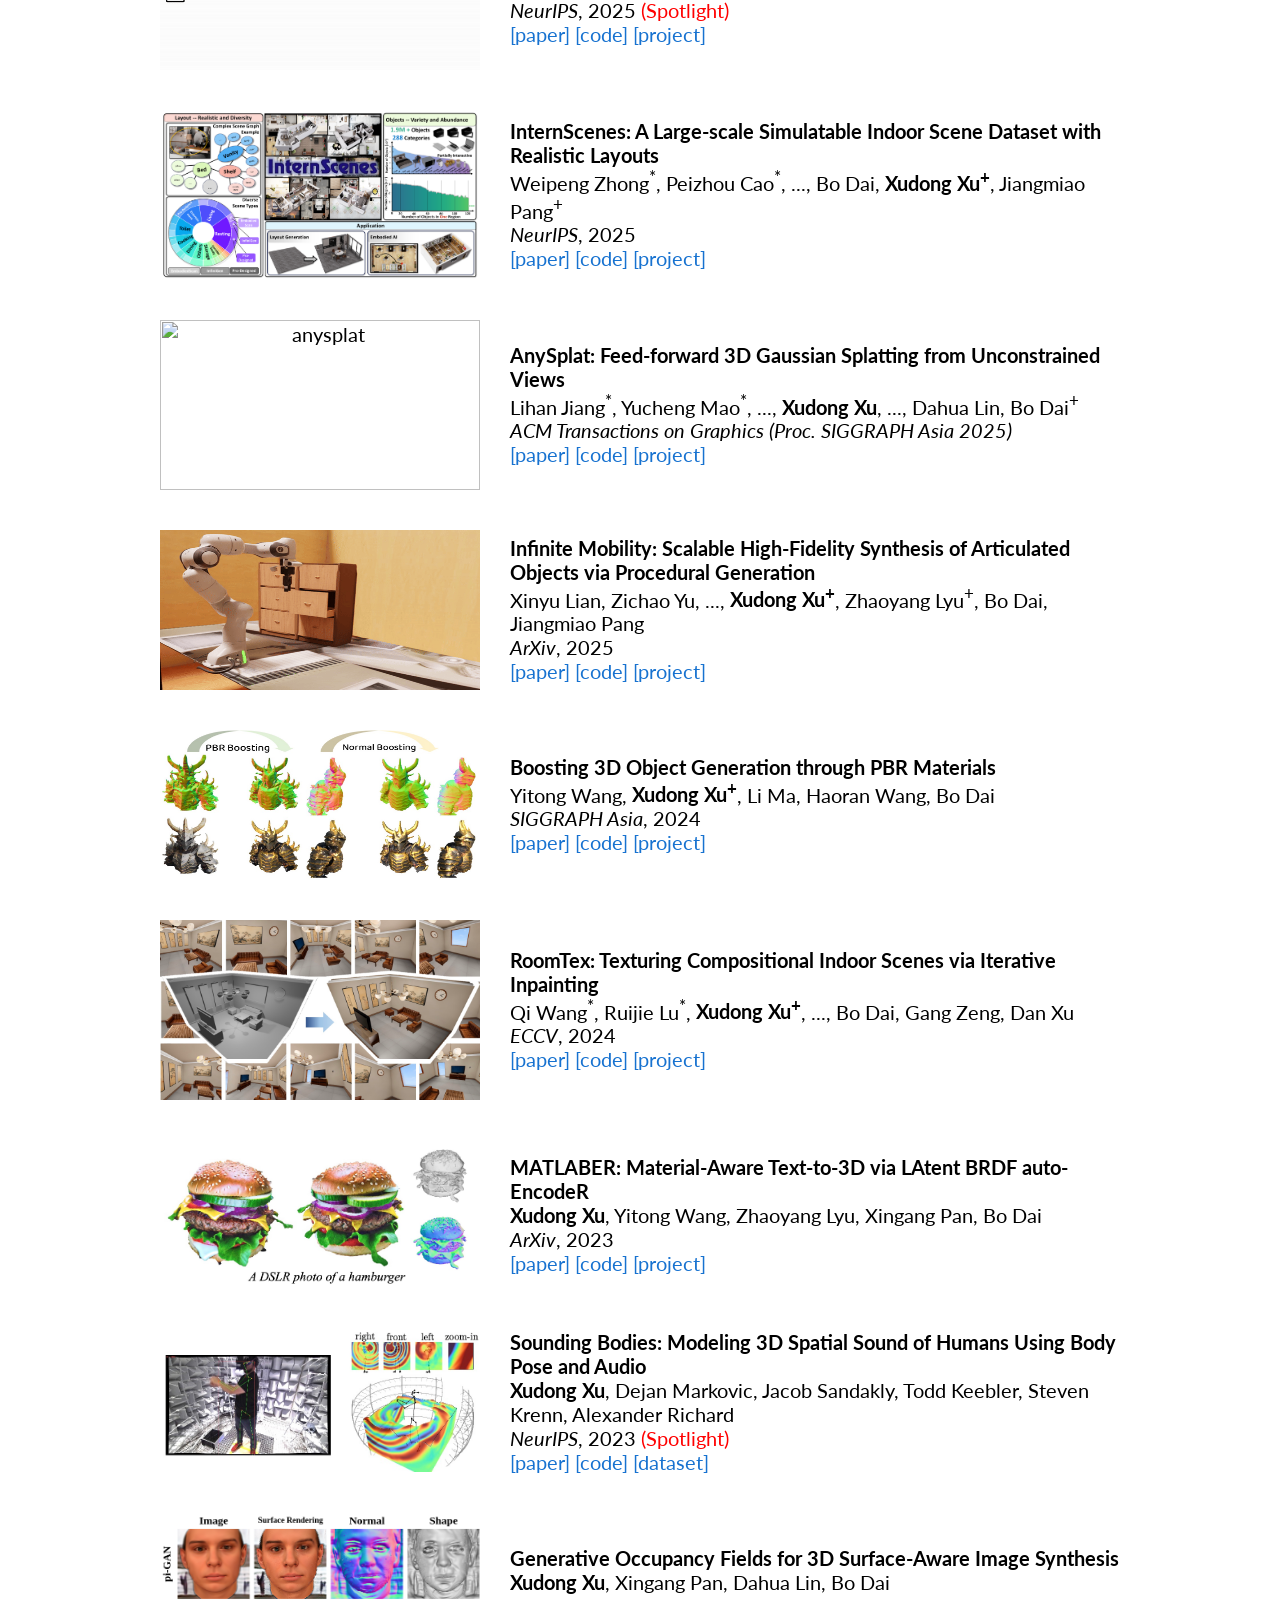
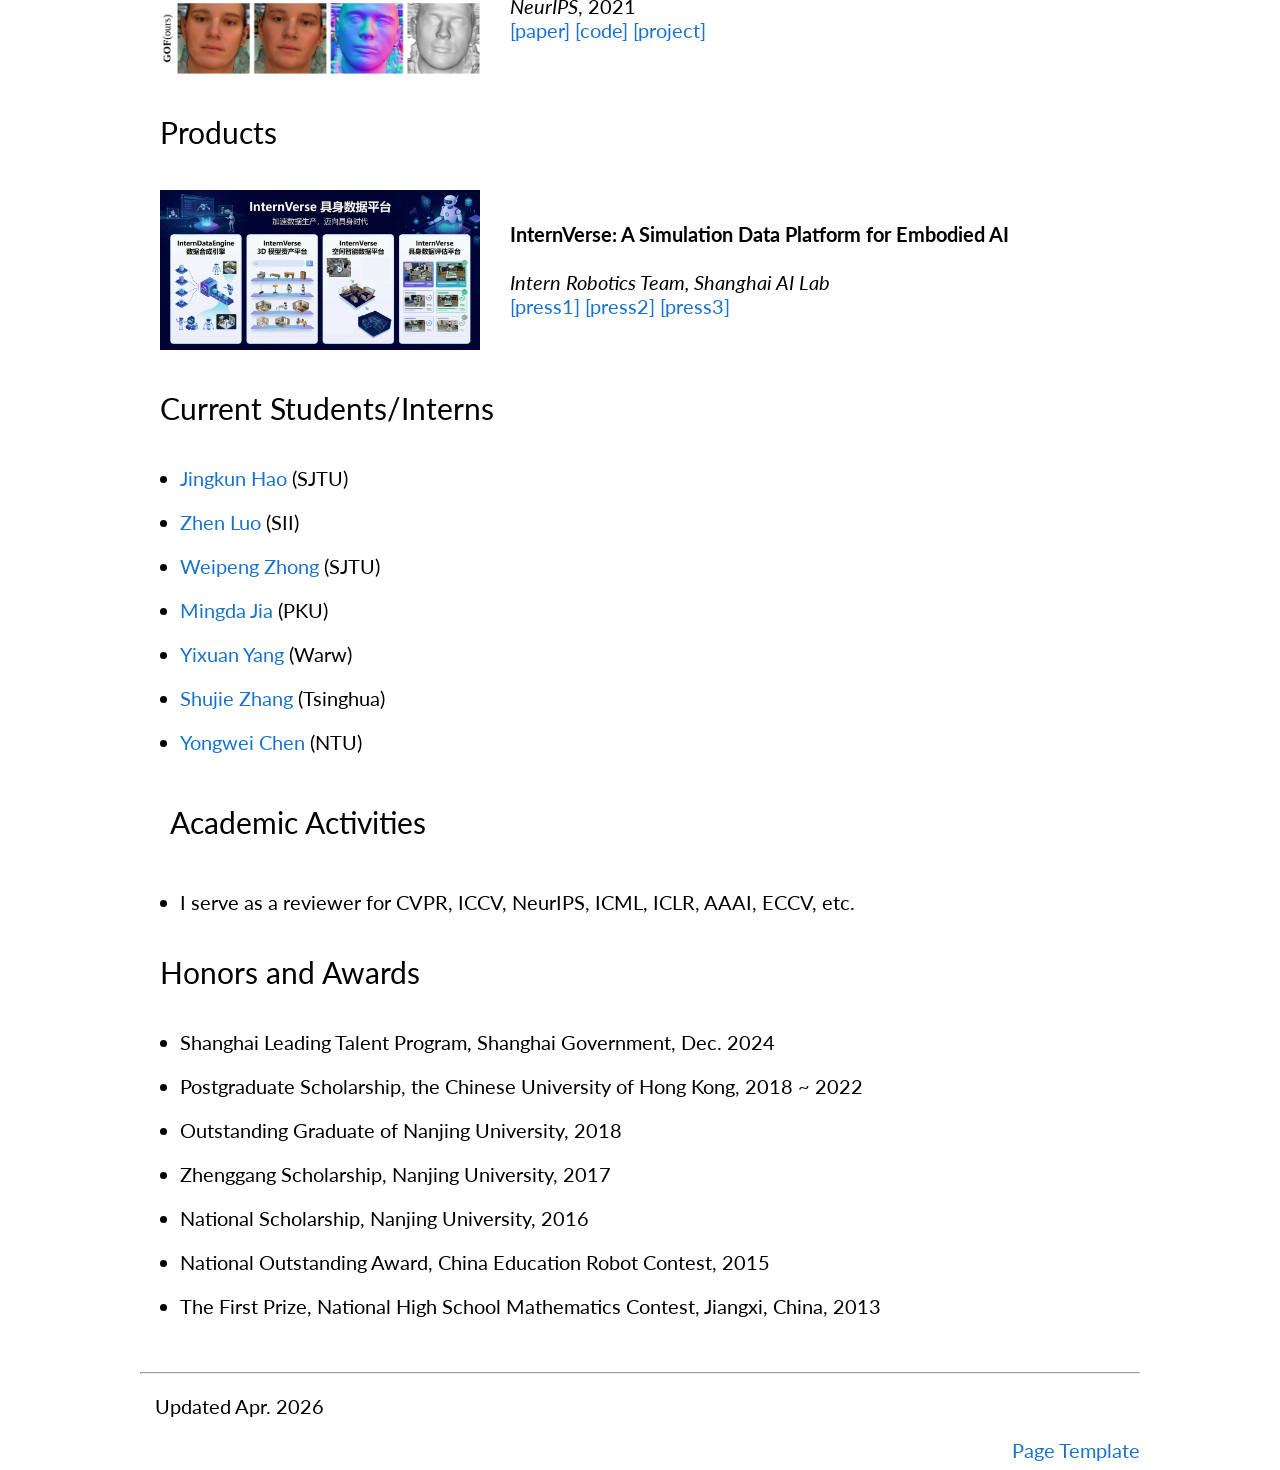
==== commit 9bf4f477: "update" ====
--- a/index.html
+++ b/index.html
@@ -116,7 +116,7 @@
                 in June 2018.
               </p>
               <p>
-                My current research interests lie in <strong>Interactive Scene Generation in Embodied AI</strong>,
+                My current research interests lie in <strong>Interactive Scene Generation and World Action Models in Embodied AI</strong>,
                 especially focusing on compositional scene generation and interactive object generation.
                 I am looking for highly motivated interns at <a href="https://www.shlab.org.cn/">Shanghai AI Laboratory</a>.
                 Shoot me an email (xuxudong@pjlab.org.cn) if you are interested.
@@ -216,6 +216,48 @@
         <table width="100%" align="center" border="0" cellspacing="10" cellpadding="10">
           <tr>
             <td width="25%" align="center">
+              <img src="pictures/EgoSim.png" alt="egosim" width="320" height="150">
+            </td>
+            <td width="75%" valign="center">
+              <p>
+                <papertitle>EgoSim: Egocentric World Simulator for Embodied Interaction Generation</papertitle>
+                <br>
+                Jinkun Hao<sup>*</sup>, Mingda Jia<sup>*</sup>, ..., Jiangmiao Pang, <strong>Xudong Xu<sup>+</sup></strong>
+                <br>
+                <em>Arxiv</em>, 2026
+                <br>
+                <a href="https://arxiv.org/abs/2604.01001">[paper]</a>
+                <a href="https://github.com/jinkun-hao/EgoSim">[code]</a>
+                <a href="https://egosimulator.github.io/">[project]</a>
+                <br>
+            </td>
+          </tr>
+        </table>
+
+        <table width="100%" align="center" border="0" cellspacing="10" cellpadding="10">
+          <tr>
+            <td width="25%" align="center">
+              <img src="pictures/RoboVIP.png" alt="robovip" width="320" height="170">
+            </td>
+            <td width="75%" valign="center">
+              <p>
+                <papertitle>RoboVIP: Multi-View Video Generation with Visual Identity Prompting Augments Robot Manipulation</papertitle>
+                <br>
+                Boyang Wang<sup>*</sup>, Haoran Zhang<sup>*</sup>, Shujie Zhang<sup>*</sup>, ..., <strong>Xudong Xu<sup>+</sup></strong>, Jiangmiao Pang
+                <br>
+                <em>Arxiv</em>, 2026
+                <br>
+                <a href="https://arxiv.org/abs/2601.05241">[paper]</a>
+                <a href="https://github.com/RoboVIP/RoboVIP_VDM">[code]</a>
+                <a href="https://robovip.github.io/RoboVIP/">[project]</a>
+                <br>
+            </td>
+          </tr>
+        </table>
+
+        <table width="100%" align="center" border="0" cellspacing="10" cellpadding="10">
+          <tr>
+            <td width="25%" align="center">
               <img src="pictures/mesatask.gif" alt="mesatask" width="320" height="170">
             </td>
             <td width="75%" valign="center">
@@ -600,6 +642,33 @@
         <table width="100%" align="center" border="0" cellspacing="0" cellpadding="20">
           <tr>
             <td width="100%" valign="middle">
+              <heading>Products</heading>
+            </td>
+          </tr>
+        </table>
+
+        <table width="100%" align="center" border="0" cellspacing="10" cellpadding="10">
+          <tr>
+            <td width="25%" align="center">
+              <img src="pictures/InternVerse.PNG" alt="InternVerse" width="320" height="160">
+            </td>
+            <td width="75%" valign="center">
+              <p>
+                <papertitle>InternVerse: A Simulation Data Platform for Embodied AI</papertitle>
+                <br><br>
+                <em>Intern Robotics Team, Shanghai AI Lab</em>
+                <br>
+                <a href="https://mp.weixin.qq.com/s/V8P9zEHcKB00-6voKBgmrQ">[press1]</a>
+                <a href="https://mp.weixin.qq.com/s/IMaBx9O6MObqYqU5xqMEmw">[press2]</a>
+                <a href="https://mp.weixin.qq.com/s/YSgq2kxpds2um4wqOjO87A">[press3]</a>
+                <br>
+            </td>
+          </tr>
+        </table>
+
+        <table width="100%" align="center" border="0" cellspacing="0" cellpadding="20">
+          <tr>
+            <td width="100%" valign="middle">
               <heading>Current Students/Interns</heading>
             </td>
           </tr>
@@ -609,7 +678,7 @@
             <p><a href="https://scholar.google.com/citations?user=CJNkSiUAAAAJ&hl=en">Jingkun Hao</a> (SJTU)</p>
           </li>
         </ul>
-        <ul>
+        <!-- <ul>
           <li>
             <p><a href="https://myc634.github.io/yuchengmao/">Yucheng Mao</a> (UCSD)</p>
           </li>
@@ -618,7 +687,7 @@
           <li>
             <p><a href="https://kiteretsu77.github.io/BoyangWang/">Boyang Wang</a> (UVA)</p>
           </li>
-        </ul>
+        </ul> -->
         <ul>
           <li>
             <p><a href="">Zhen Luo</a> (SII)</p>
@@ -632,6 +701,11 @@
         <ul>
           <li>
             <p><a href="">Mingda Jia</a> (PKU)</p>
+          </li>
+        </ul>
+        <ul>
+          <li>
+            <p><a href="https://scholar.google.com/citations?user=PSq6nxcAAAAJ&hl=zh-CN">Yixuan Yang</a> (Warw)</p>
           </li>
         </ul>
         <ul>
@@ -696,7 +770,7 @@
         <footer class="footer">
           <div class="container">
             <p>
-              &nbsp;&nbsp;&nbsp;Updated Sept. 2025</p>
+              &nbsp;&nbsp;&nbsp;Updated Apr. 2026</p>
             </p>
             <p align=right>
               <a href="https://ai.stanford.edu/~kaidicao/"> Page Template </a>
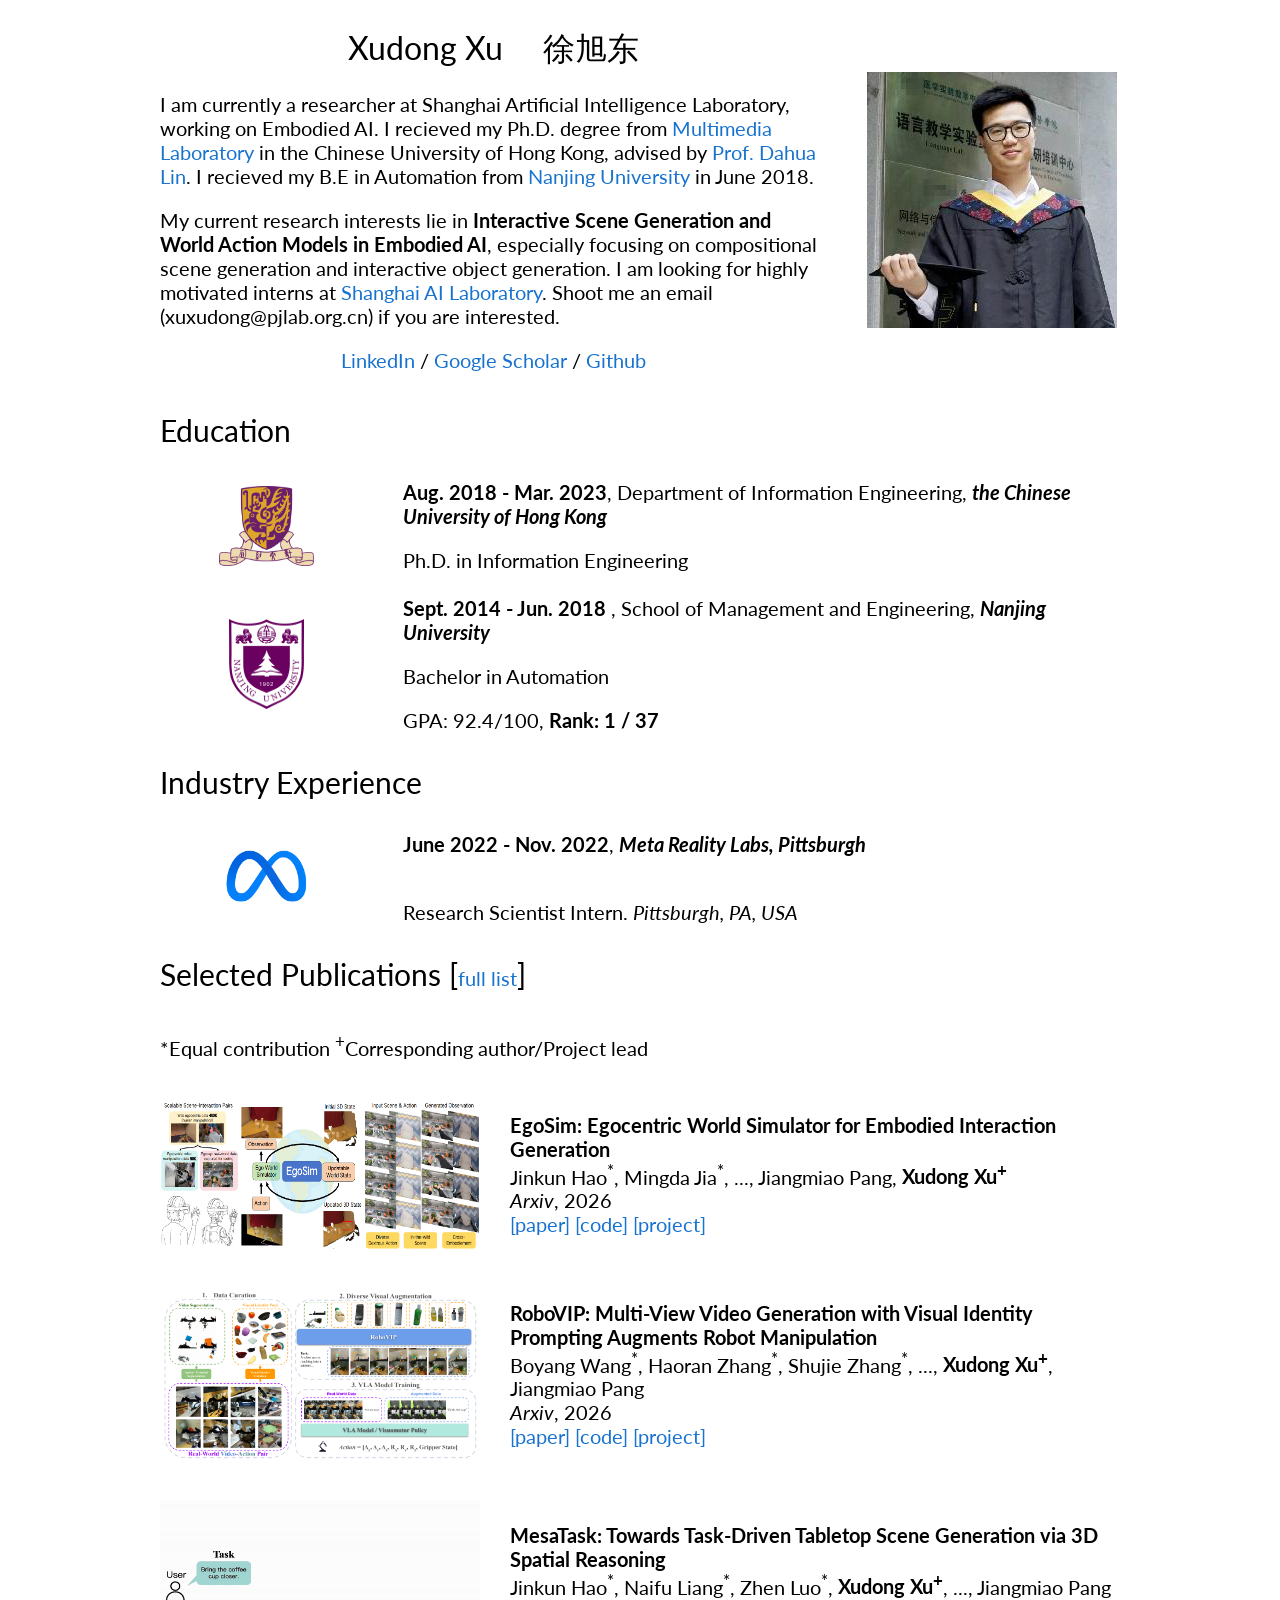
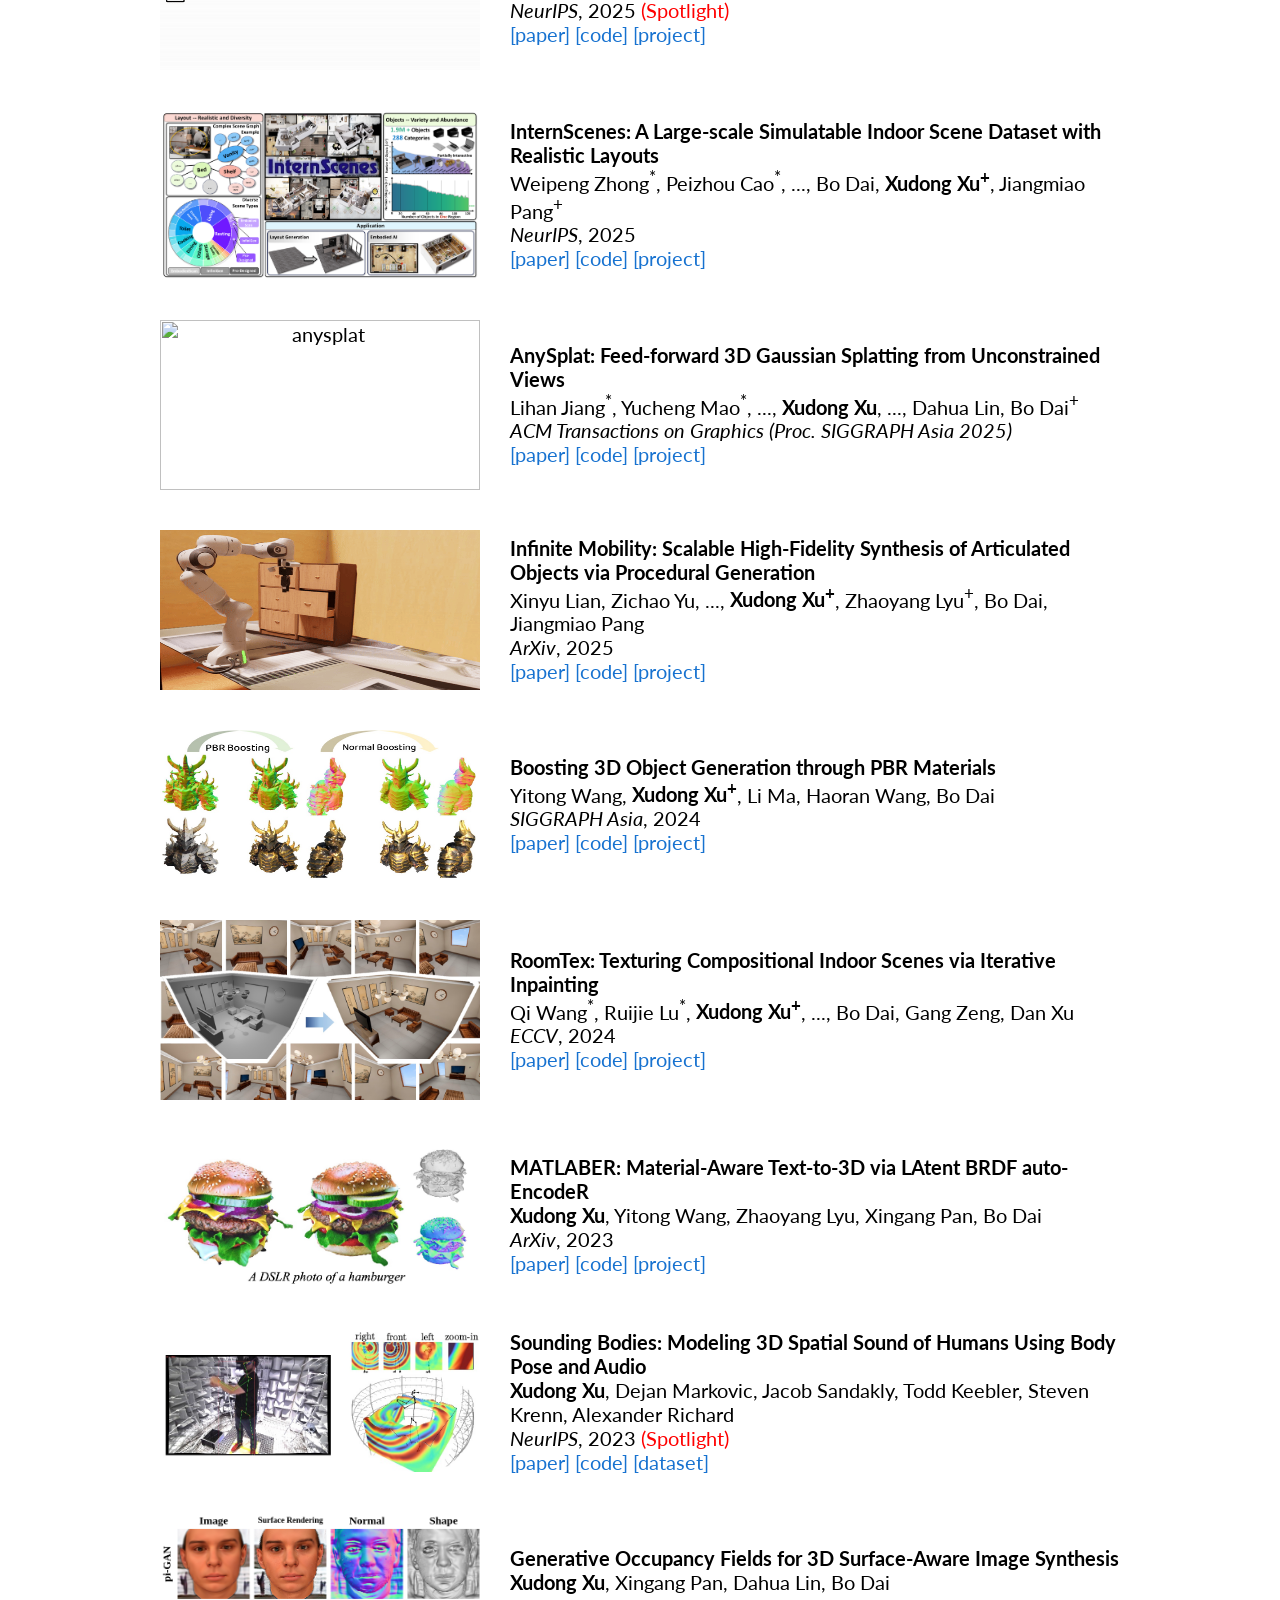
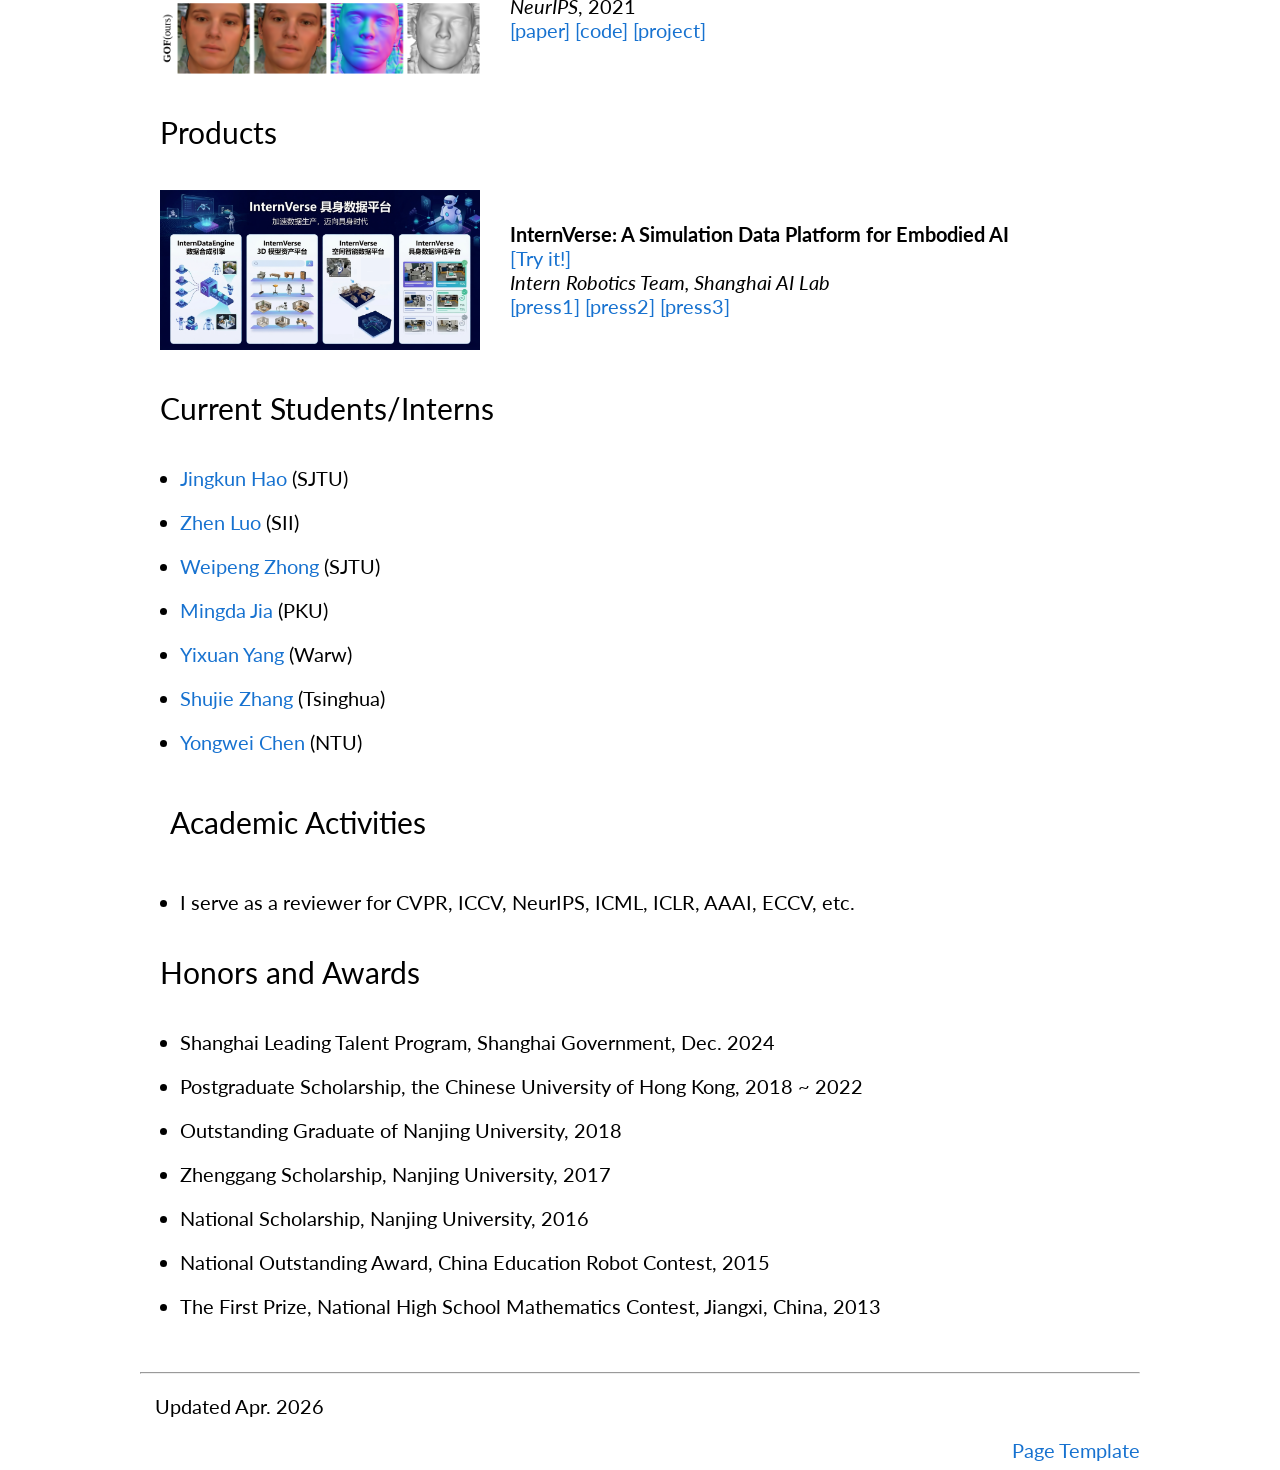
==== commit 6d64eb13: "update" ====
--- a/index.html
+++ b/index.html
@@ -655,12 +655,14 @@
             <td width="75%" valign="center">
               <p>
                 <papertitle>InternVerse: A Simulation Data Platform for Embodied AI</papertitle>
-                <br><br>
+                <br>
+                  <a href="https://internrobotics.shlab.org.cn/asset">[Try it!]</a>
+                <br>
                 <em>Intern Robotics Team, Shanghai AI Lab</em>
                 <br>
-                <a href="https://mp.weixin.qq.com/s/V8P9zEHcKB00-6voKBgmrQ">[press1]</a>
-                <a href="https://mp.weixin.qq.com/s/IMaBx9O6MObqYqU5xqMEmw">[press2]</a>
-                <a href="https://mp.weixin.qq.com/s/YSgq2kxpds2um4wqOjO87A">[press3]</a>
+                  <a href="https://mp.weixin.qq.com/s/V8P9zEHcKB00-6voKBgmrQ">[press1]</a>
+                  <a href="https://mp.weixin.qq.com/s/IMaBx9O6MObqYqU5xqMEmw">[press2]</a>
+                  <a href="https://mp.weixin.qq.com/s/YSgq2kxpds2um4wqOjO87A">[press3]</a>
                 <br>
             </td>
           </tr>
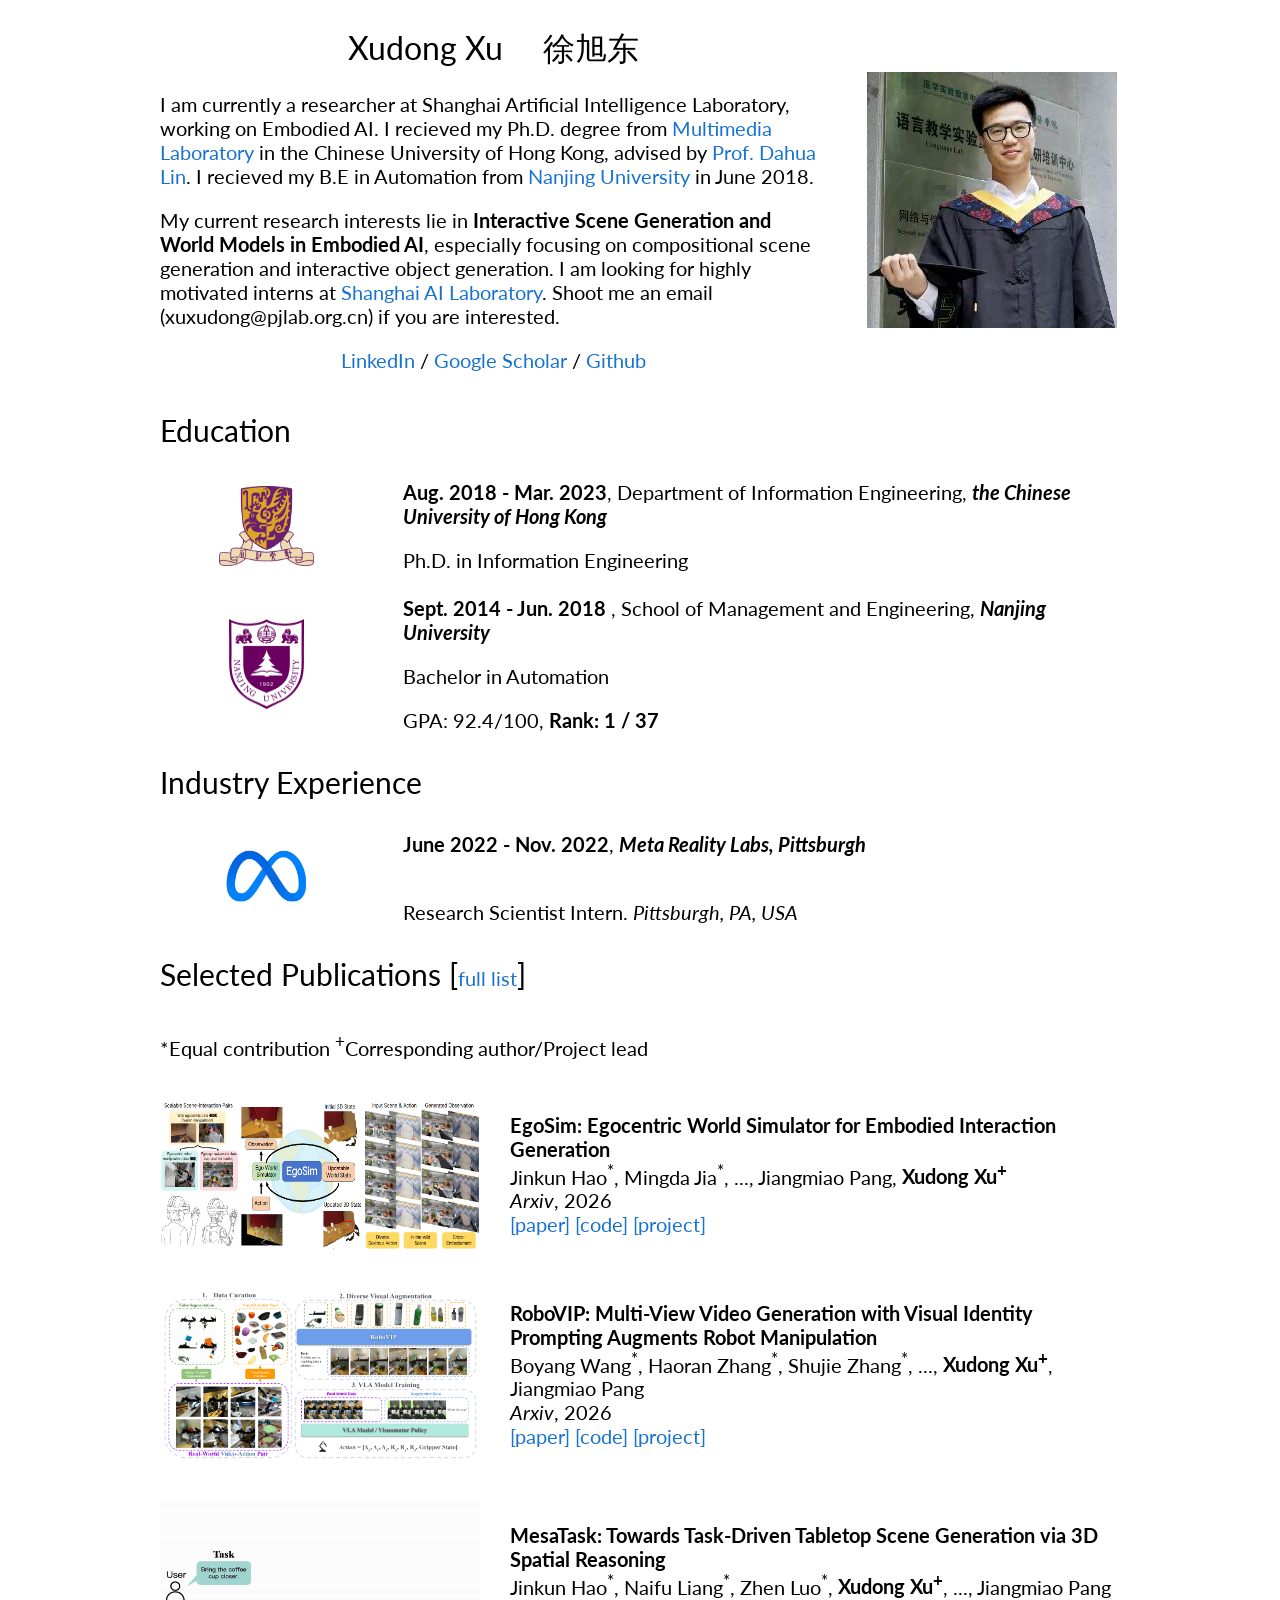
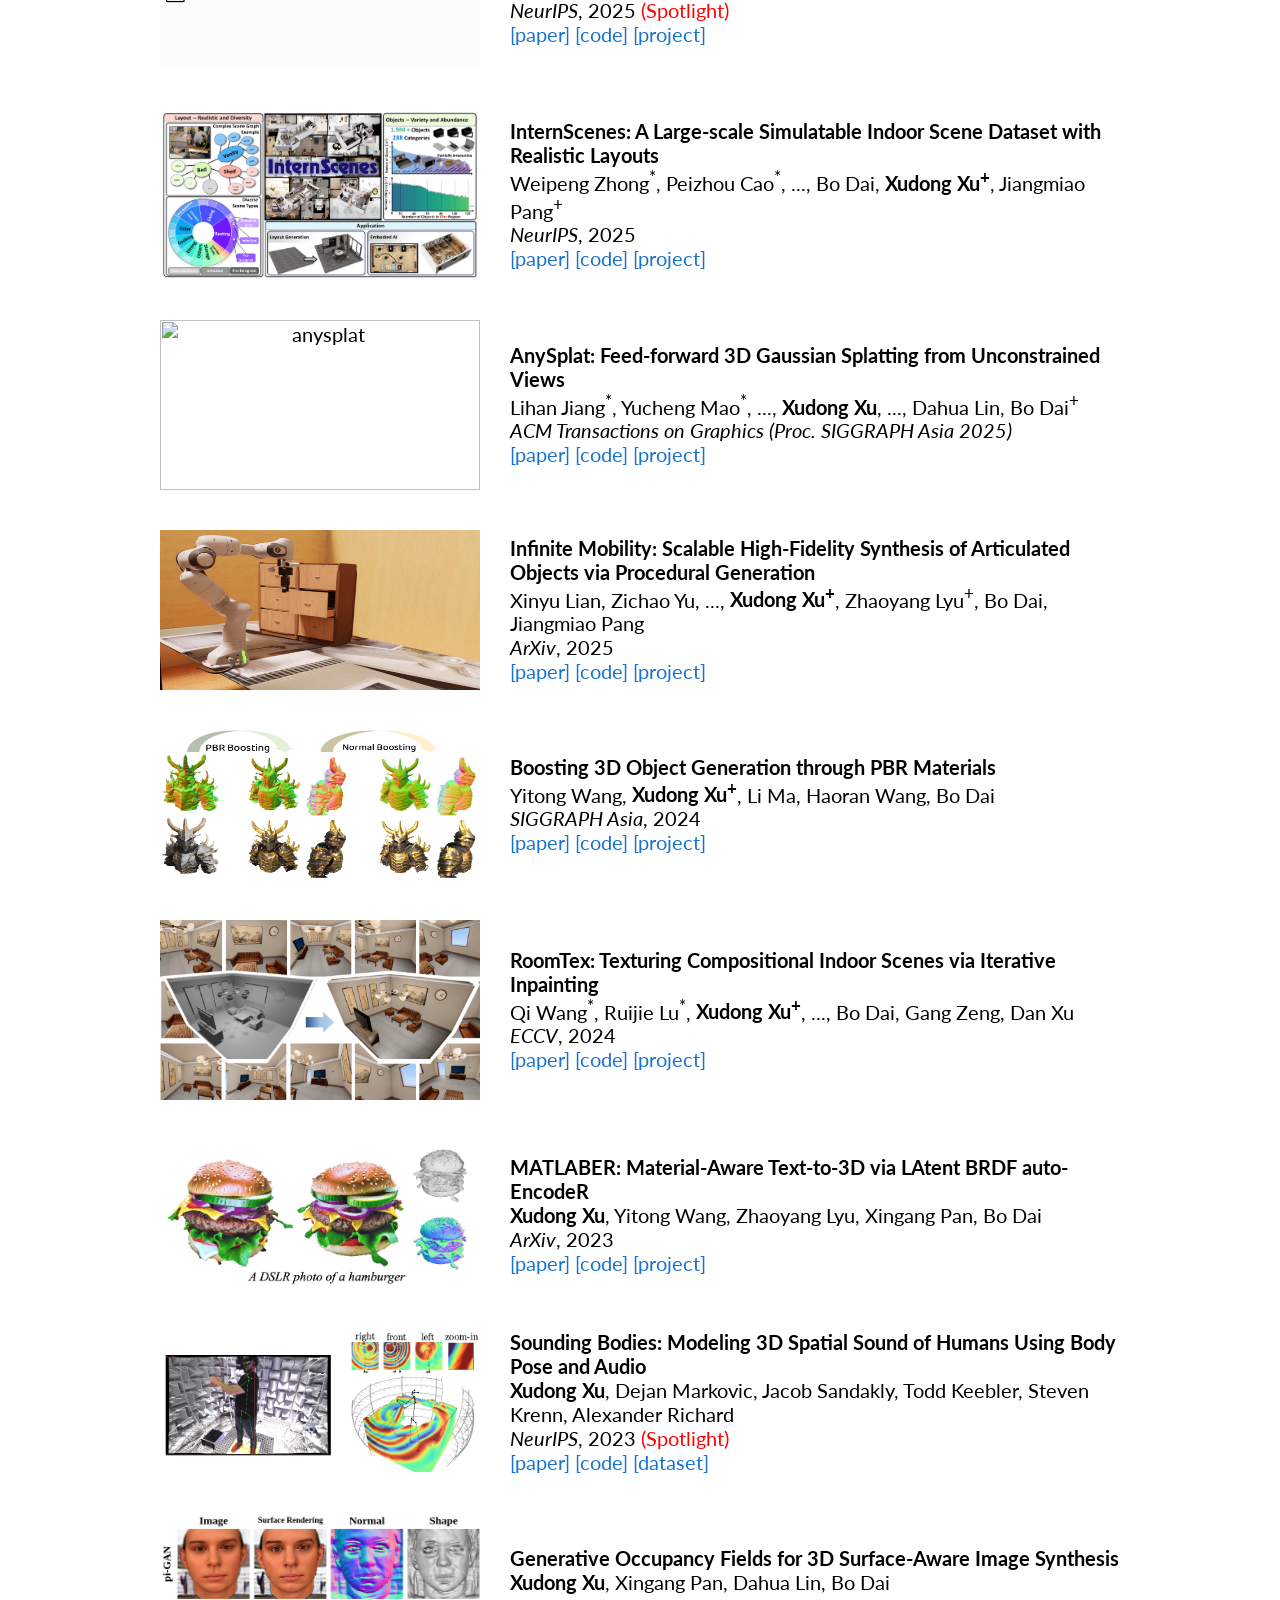
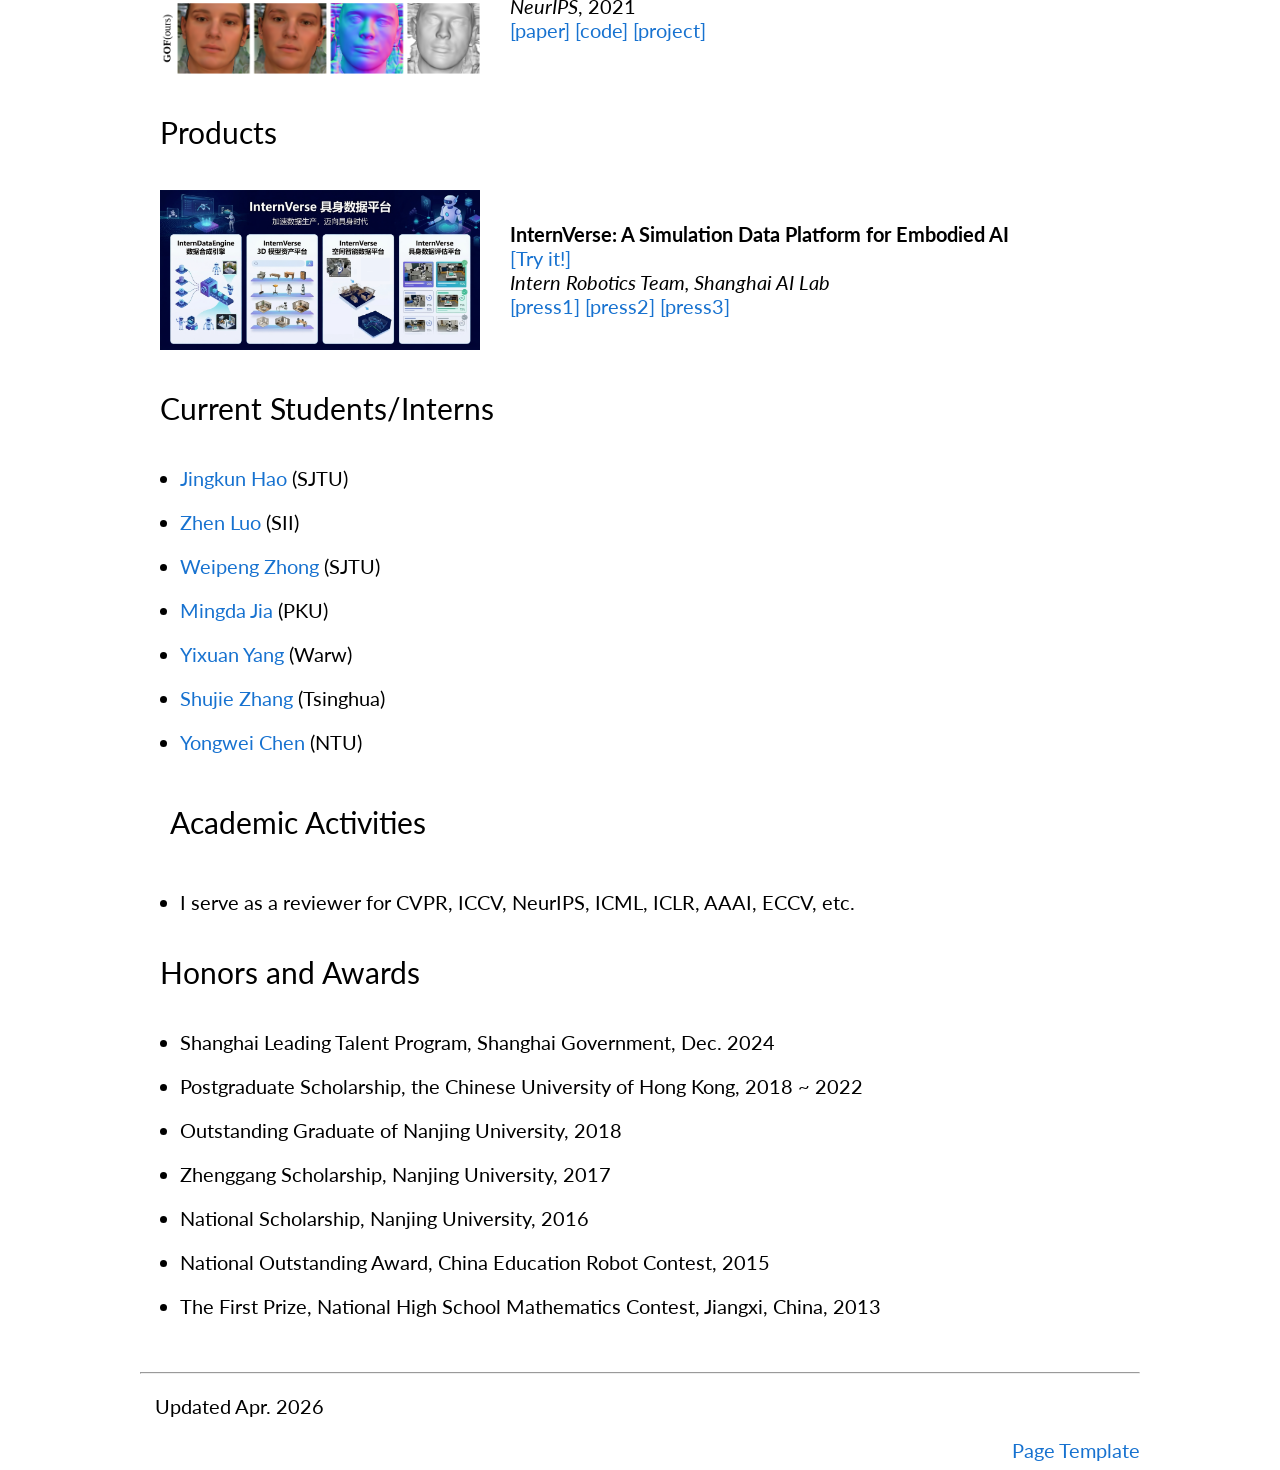
==== commit b8354ce7: "update" ====
--- a/index.html
+++ b/index.html
@@ -116,7 +116,7 @@
                 in June 2018.
               </p>
               <p>
-                My current research interests lie in <strong>Interactive Scene Generation and World Action Models in Embodied AI</strong>,
+                My current research interests lie in <strong>Interactive Scene Generation and World Models in Embodied AI</strong>,
                 especially focusing on compositional scene generation and interactive object generation.
                 I am looking for highly motivated interns at <a href="https://www.shlab.org.cn/">Shanghai AI Laboratory</a>.
                 Shoot me an email (xuxudong@pjlab.org.cn) if you are interested.
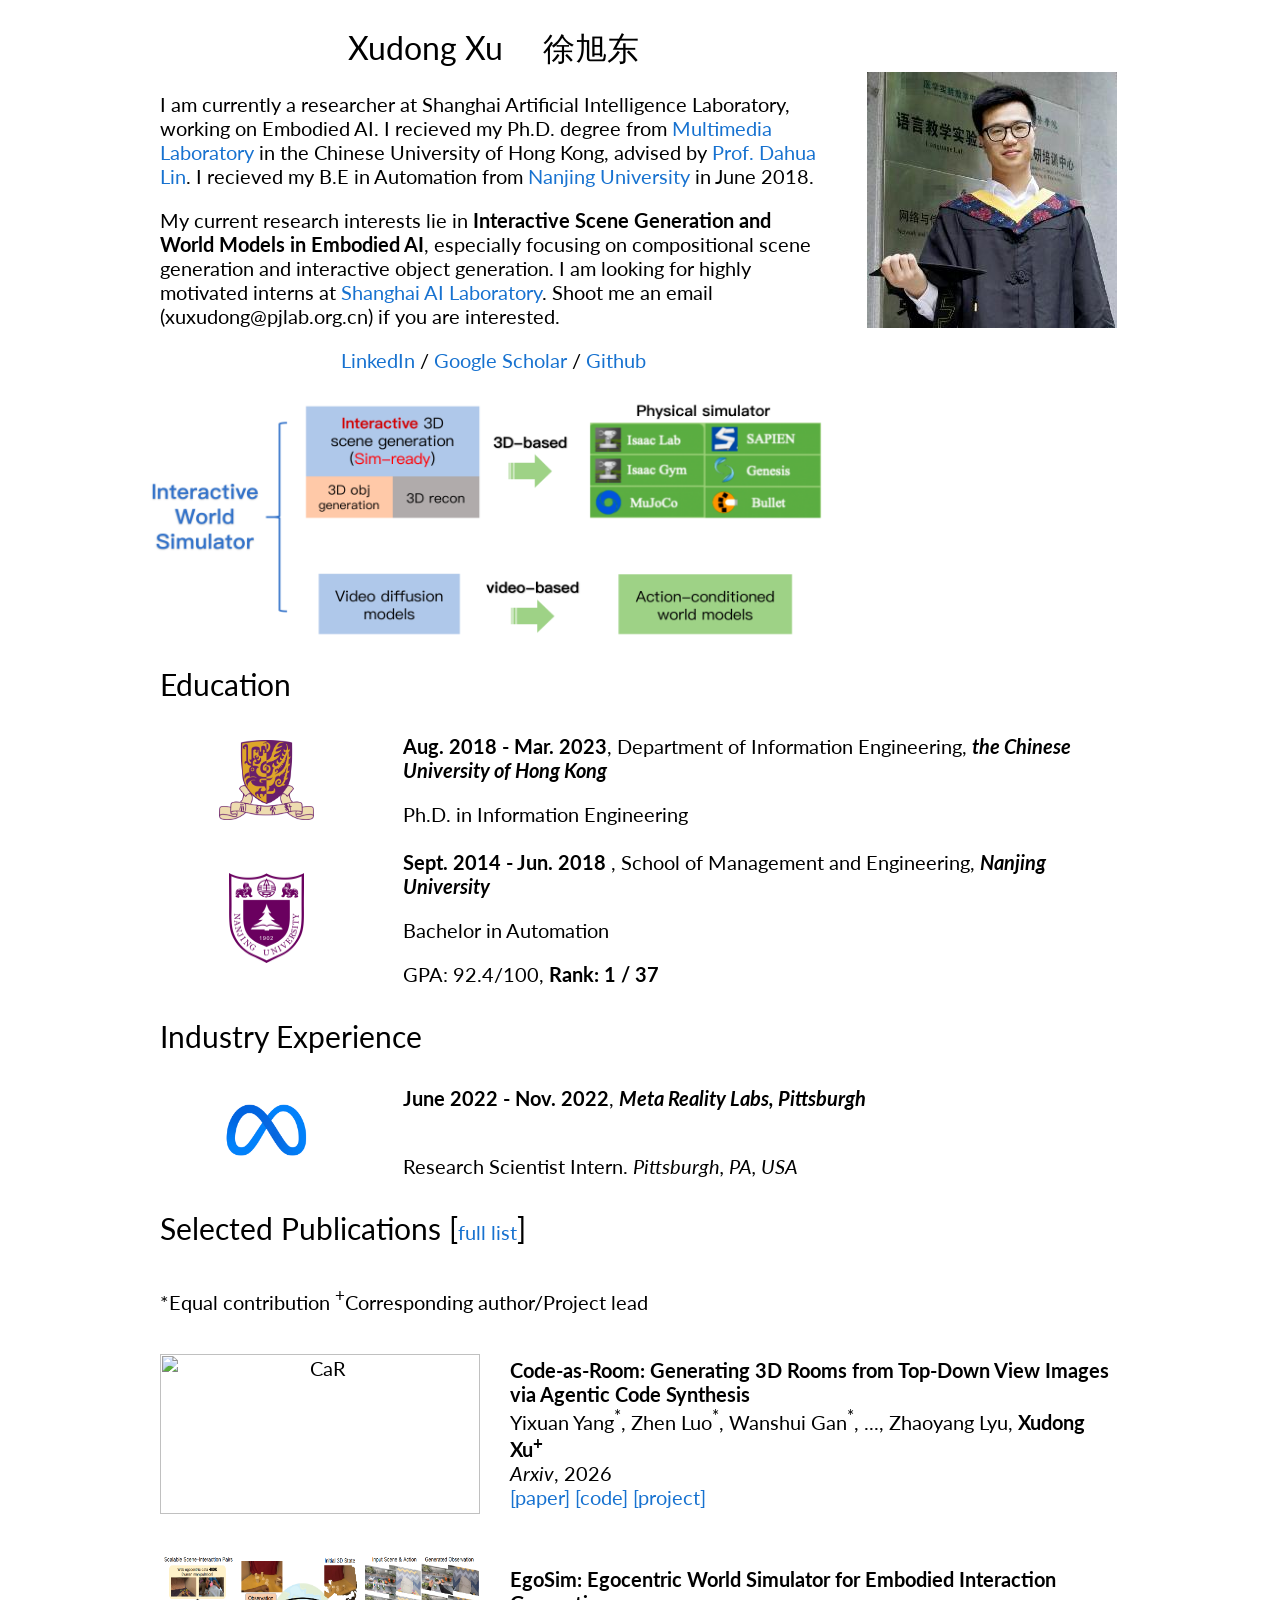
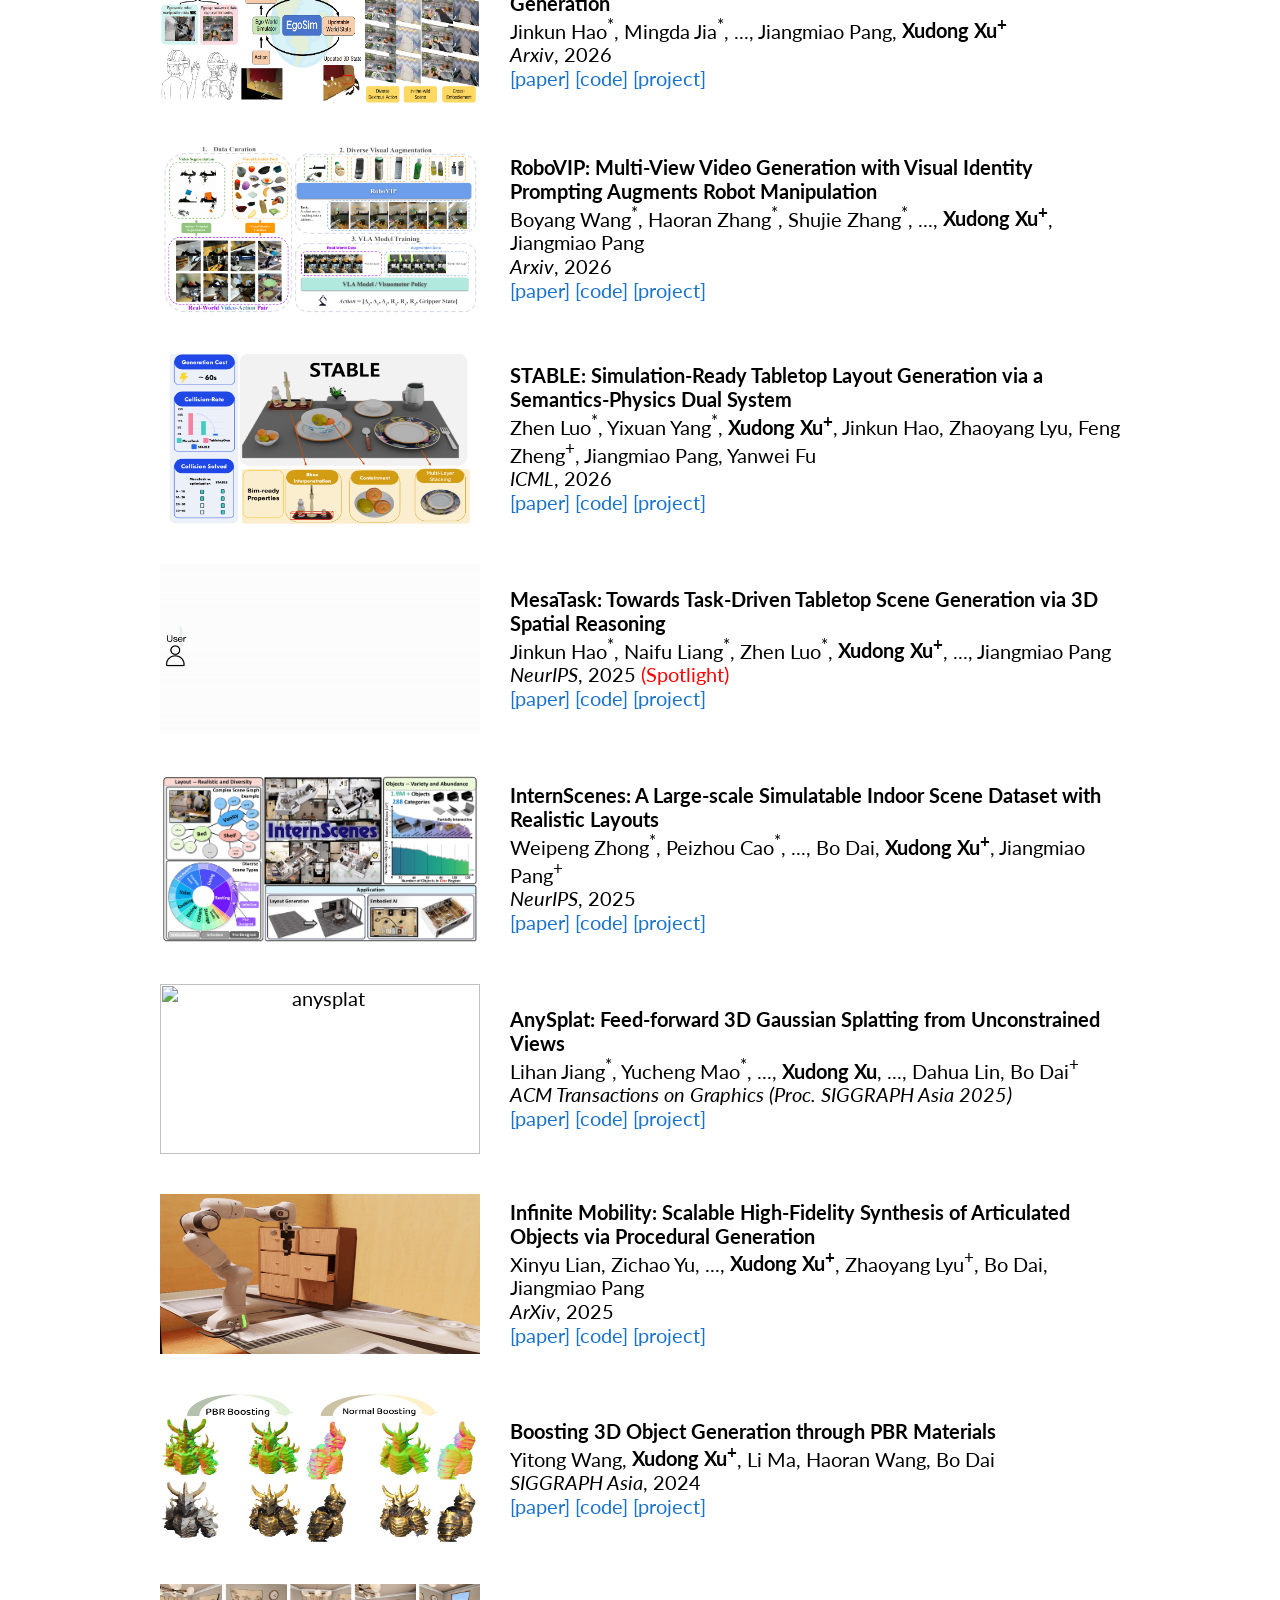
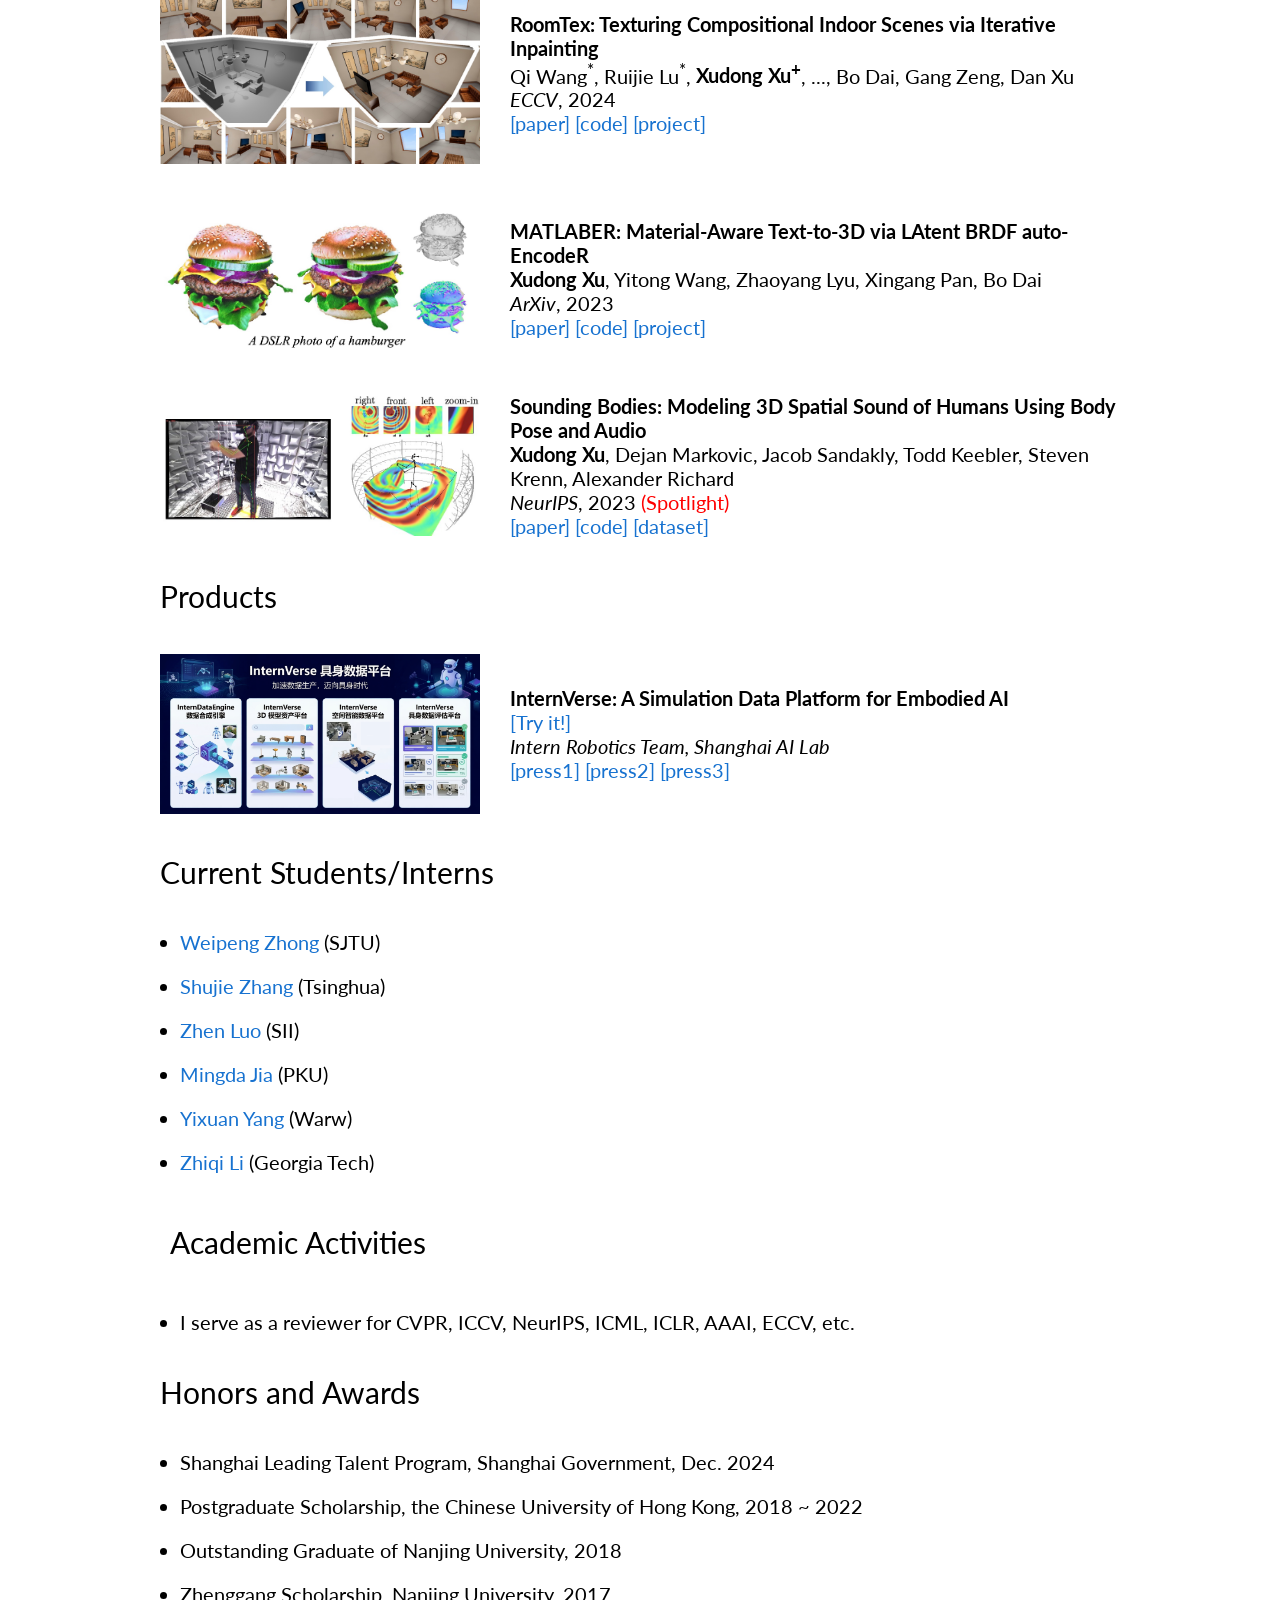
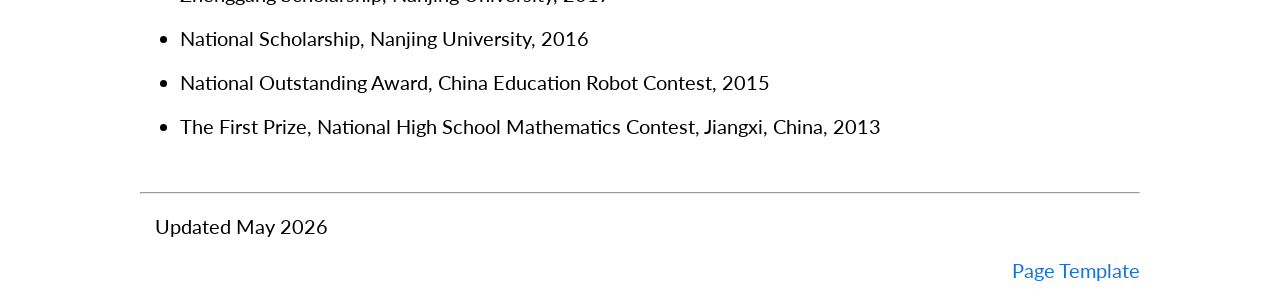
==== commit 4e2e5770: "update" ====
--- a/index.html
+++ b/index.html
@@ -133,6 +133,14 @@
           </tr>
         </table>
 
+        <table width="100%" align="center" border="0" cellpadding="5">
+          <tr>
+            <td width="100%" align="left">
+              <img src="pictures/world_simulator.png" alt="CUHK" width="680" height="240">
+            </td>
+          </tr>
+        </table>
+
         <table width="100%" align="center" border="0" cellspacing="0" cellpadding="20">
           <tr>
             <td>
@@ -216,6 +224,27 @@
         <table width="100%" align="center" border="0" cellspacing="10" cellpadding="10">
           <tr>
             <td width="25%" align="center">
+              <img src="pictures/CaR.gif" alt="CaR" width="320" height="160">
+            </td>
+            <td width="75%" valign="center">
+              <p>
+                <papertitle>Code-as-Room: Generating 3D Rooms from Top-Down View Images via Agentic Code Synthesis</papertitle>
+                <br>
+                Yixuan Yang<sup>*</sup>, Zhen Luo<sup>*</sup>, Wanshui Gan<sup>*</sup>, ..., Zhaoyang Lyu, <strong>Xudong Xu<sup>+</sup></strong>
+                <br>
+                <em>Arxiv</em>, 2026
+                <br>
+                <a href="https://arxiv.org/abs/2605.18451">[paper]</a>
+                <a href="https://github.com/YxuanAr/Code-as-Room">[code]</a>
+                <a href="https://code-as-room.github.io/">[project]</a>
+                <br>
+            </td>
+          </tr>
+        </table>
+
+        <table width="100%" align="center" border="0" cellspacing="10" cellpadding="10">
+          <tr>
+            <td width="25%" align="center">
               <img src="pictures/EgoSim.png" alt="egosim" width="320" height="150">
             </td>
             <td width="75%" valign="center">
@@ -250,6 +279,27 @@
                 <a href="https://arxiv.org/abs/2601.05241">[paper]</a>
                 <a href="https://github.com/RoboVIP/RoboVIP_VDM">[code]</a>
                 <a href="https://robovip.github.io/RoboVIP/">[project]</a>
+                <br>
+            </td>
+          </tr>
+        </table>
+
+        <table width="100%" align="center" border="0" cellspacing="10" cellpadding="10">
+          <tr>
+            <td width="25%" align="center">
+              <img src="pictures/STABLE.png" alt="stable" width="320" height="170">
+            </td>
+            <td width="75%" valign="center">
+              <p>
+                <papertitle>STABLE: Simulation-Ready Tabletop Layout Generation via a Semantics-Physics Dual System</papertitle>
+                <br>
+                Zhen Luo<sup>*</sup>, Yixuan Yang<sup>*</sup>, <strong>Xudong Xu<sup>+</sup></strong>, Jinkun Hao, Zhaoyang Lyu, Feng Zheng<sup>+</sup>, Jiangmiao Pang, Yanwei Fu
+                <br>
+                <em>ICML</em>, 2026
+                <br>
+                <a href="https://arxiv.org/abs/2605.16137">[paper]</a>
+                <a href="https://arxiv.org/abs/2605.16137">[code]</a>
+                <a href="https://arxiv.org/abs/2605.16137">[project]</a>
                 <br>
             </td>
           </tr>
@@ -433,7 +483,7 @@
           </tr>
         </table>
 
-        <table width="100%" align="center" border="0" cellspacing="10" cellpadding="10">
+        <!-- <table width="100%" align="center" border="0" cellspacing="10" cellpadding="10">
           <tr>
             <td width="25%" align="center">
               <img src="pictures/gof2021.png" alt="gof" width="320" height="160">
@@ -450,14 +500,14 @@
                 <a href="https://github.com/SheldonTsui/GOF_NeurIPS2021">[code]</a>
                 <a href="https://sheldontsui.github.io/projects/GOF">[project]</a>
                 <br>
-                <!-- <p>
+                <p>
                   We propose Generative Occupancy Fields(GOF),
                   a 3D-aware generative model that could synthesize realistic images with 3D consistency
                   and simultaneously learn compact object surfaces.
-                </p> -->
-            </td>
-          </tr>
-        </table>
+                </p>
+            </td>
+          </tr>
+        </table> -->
 
         <!-- <table width="100%" align="center" border="0" cellspacing="10" cellpadding="10">
           <tr>
@@ -675,11 +725,11 @@
             </td>
           </tr>
         </table>
-        <ul>
+        <!-- <ul>
           <li>
             <p><a href="https://scholar.google.com/citations?user=CJNkSiUAAAAJ&hl=en">Jingkun Hao</a> (SJTU)</p>
           </li>
-        </ul>
+        </ul> -->
         <!-- <ul>
           <li>
             <p><a href="https://myc634.github.io/yuchengmao/">Yucheng Mao</a> (UCSD)</p>
@@ -692,16 +742,22 @@
         </ul> -->
         <ul>
           <li>
-            <p><a href="">Zhen Luo</a> (SII)</p>
+            <p><a href="">Weipeng Zhong</a> (SJTU)</p>
           </li>
         </ul>
         <ul>
           <li>
-            <p><a href="">Weipeng Zhong</a> (SJTU)</p>
+            <p><a href="https://hishujie.github.io/">Shujie Zhang</a> (Tsinghua)</p>
           </li>
         </ul>
         <ul>
           <li>
+            <p><a href="">Zhen Luo</a> (SII)</p>
+          </li>
+        </ul>
+        
+        <ul>
+          <li>
             <p><a href="">Mingda Jia</a> (PKU)</p>
           </li>
         </ul>
@@ -710,14 +766,10 @@
             <p><a href="https://scholar.google.com/citations?user=PSq6nxcAAAAJ&hl=zh-CN">Yixuan Yang</a> (Warw)</p>
           </li>
         </ul>
+        
         <ul>
           <li>
-            <p><a href="https://hishujie.github.io/">Shujie Zhang</a> (Tsinghua)</p>
-          </li>
-        </ul>
-        <ul>
-          <li>
-            <p><a href="https://cyw-3d.github.io/">Yongwei Chen</a> (NTU)</p>
+            <p><a href="https://zhiqili-cg.github.io/">Zhiqi Li</a> (Georgia Tech)</p>
           </li>
         </ul>
 
@@ -772,7 +824,7 @@
         <footer class="footer">
           <div class="container">
             <p>
-              &nbsp;&nbsp;&nbsp;Updated Apr. 2026</p>
+              &nbsp;&nbsp;&nbsp;Updated May 2026</p>
             </p>
             <p align=right>
               <a href="https://ai.stanford.edu/~kaidicao/"> Page Template </a>
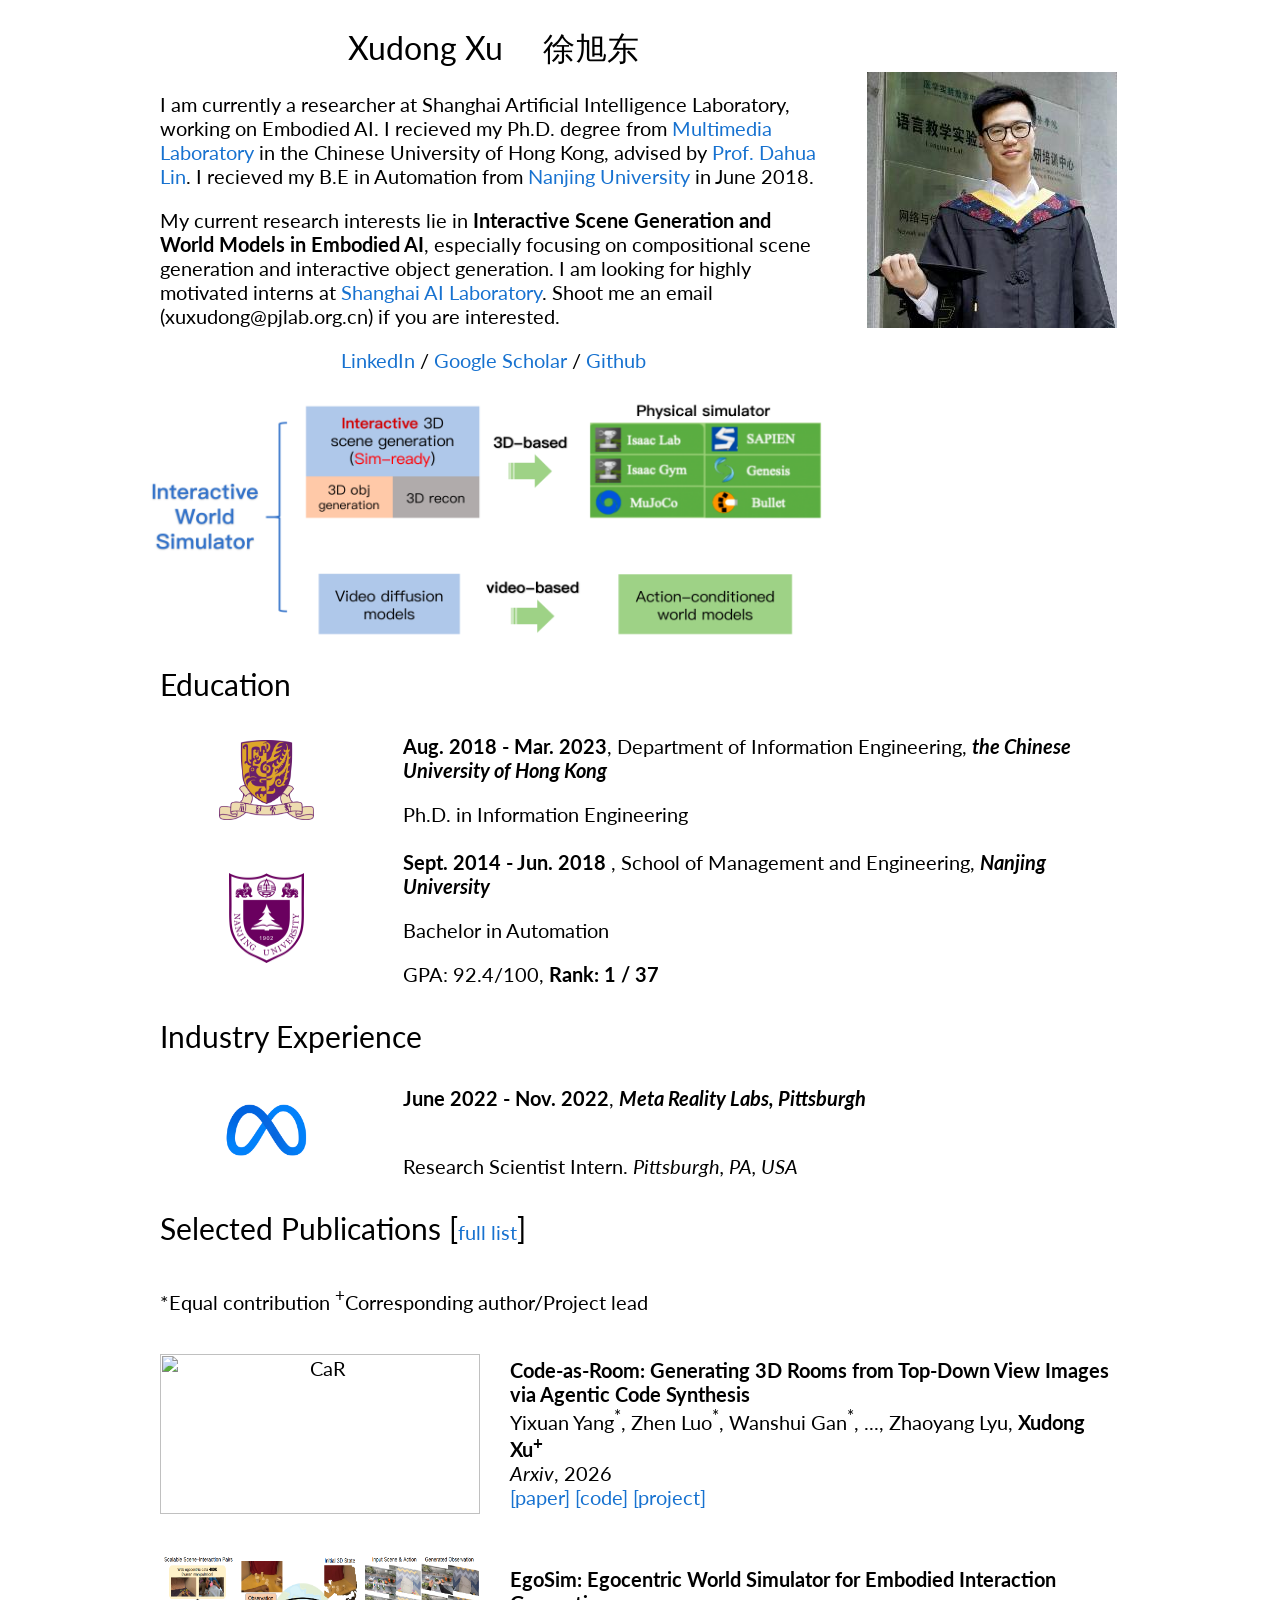
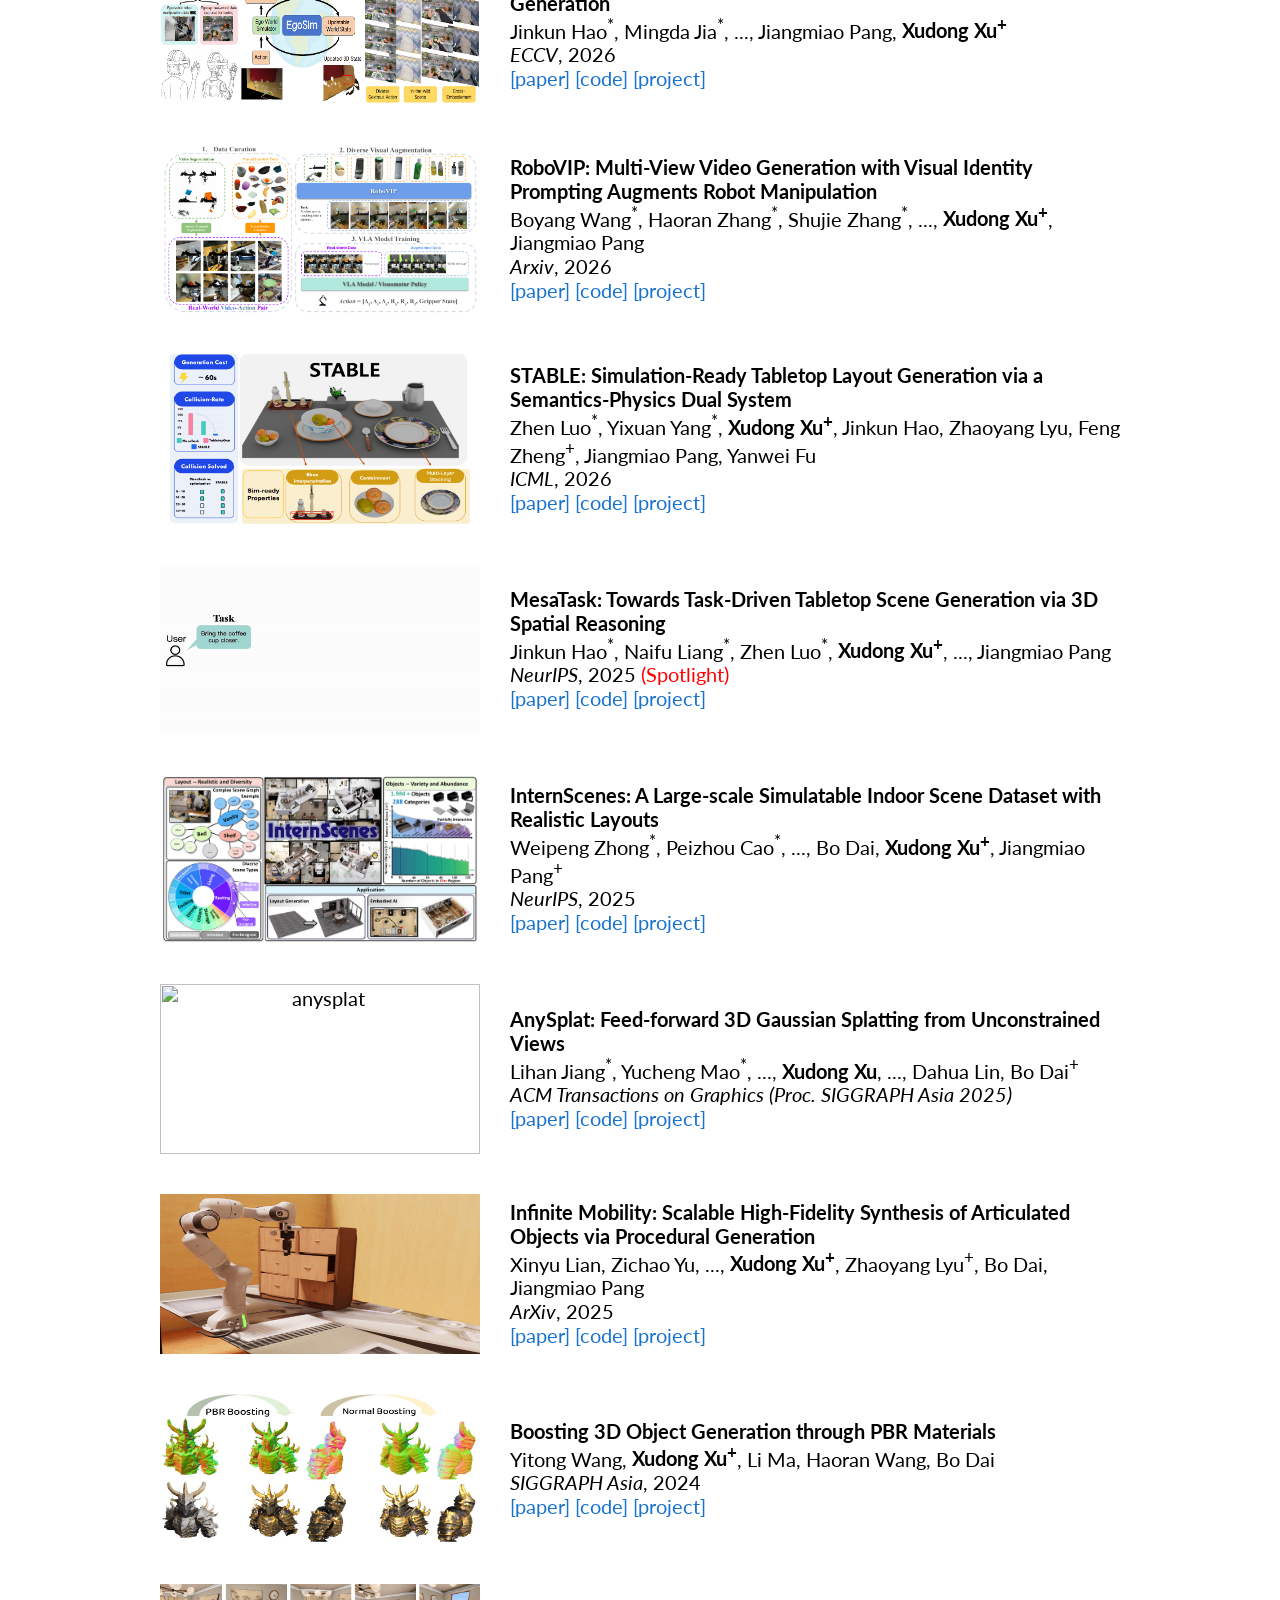
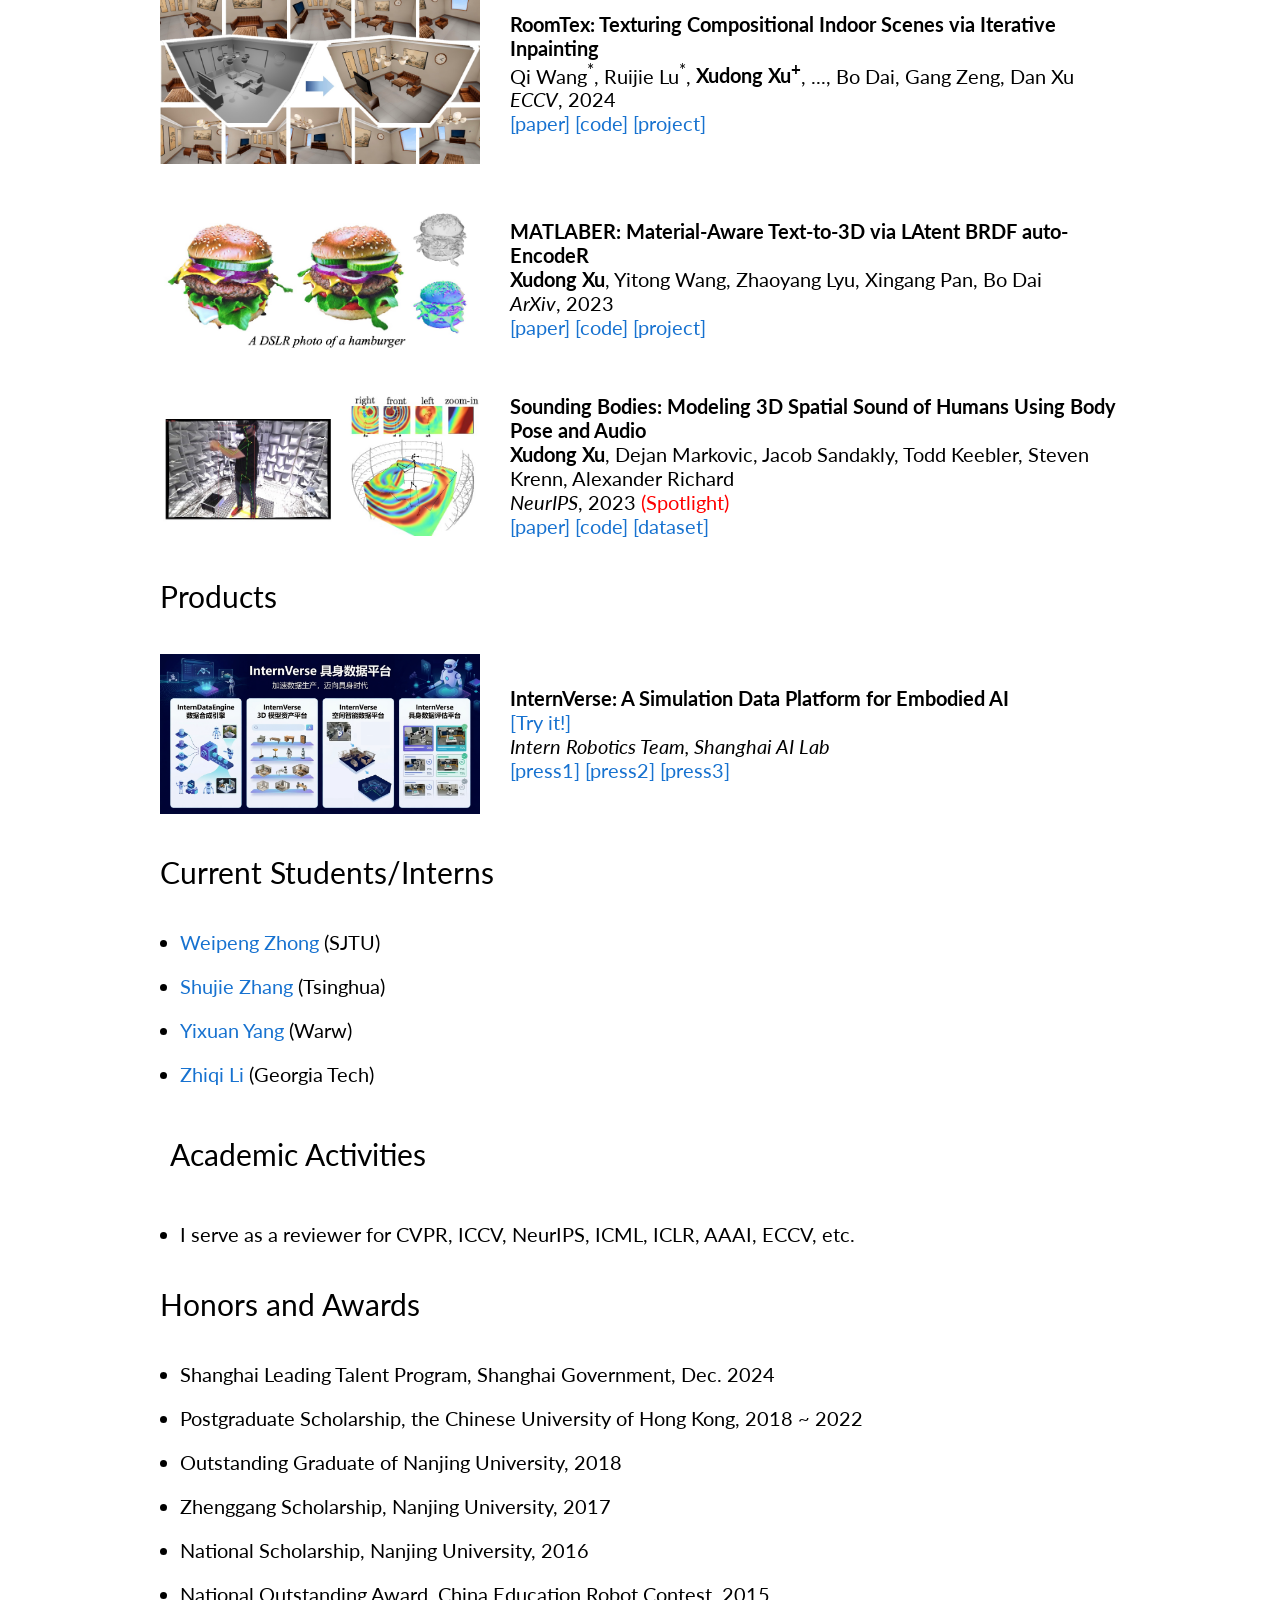
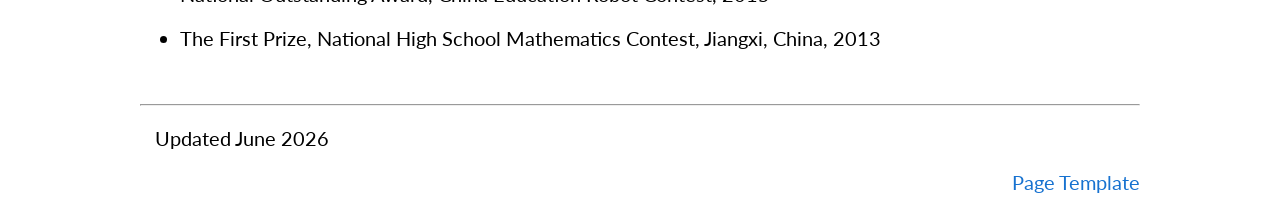
==== commit 8543f05e: "update" ====
--- a/index.html
+++ b/index.html
@@ -253,7 +253,7 @@
                 <br>
                 Jinkun Hao<sup>*</sup>, Mingda Jia<sup>*</sup>, ..., Jiangmiao Pang, <strong>Xudong Xu<sup>+</sup></strong>
                 <br>
-                <em>Arxiv</em>, 2026
+                <em>ECCV</em>, 2026
                 <br>
                 <a href="https://arxiv.org/abs/2604.01001">[paper]</a>
                 <a href="https://github.com/jinkun-hao/EgoSim">[code]</a>
@@ -742,7 +742,7 @@
         </ul> -->
         <ul>
           <li>
-            <p><a href="">Weipeng Zhong</a> (SJTU)</p>
+            <p><a href="https://openreview.net/profile?id=%7EWeipeng_Zhong1">Weipeng Zhong</a> (SJTU)</p>
           </li>
         </ul>
         <ul>
@@ -750,17 +750,17 @@
             <p><a href="https://hishujie.github.io/">Shujie Zhang</a> (Tsinghua)</p>
           </li>
         </ul>
-        <ul>
+        <!-- <ul>
           <li>
             <p><a href="">Zhen Luo</a> (SII)</p>
           </li>
-        </ul>
+        </ul> -->
         
-        <ul>
+        <!-- <ul>
           <li>
             <p><a href="">Mingda Jia</a> (PKU)</p>
           </li>
-        </ul>
+        </ul> -->
         <ul>
           <li>
             <p><a href="https://scholar.google.com/citations?user=PSq6nxcAAAAJ&hl=zh-CN">Yixuan Yang</a> (Warw)</p>
@@ -824,7 +824,7 @@
         <footer class="footer">
           <div class="container">
             <p>
-              &nbsp;&nbsp;&nbsp;Updated May 2026</p>
+              &nbsp;&nbsp;&nbsp;Updated June 2026</p>
             </p>
             <p align=right>
               <a href="https://ai.stanford.edu/~kaidicao/"> Page Template </a>
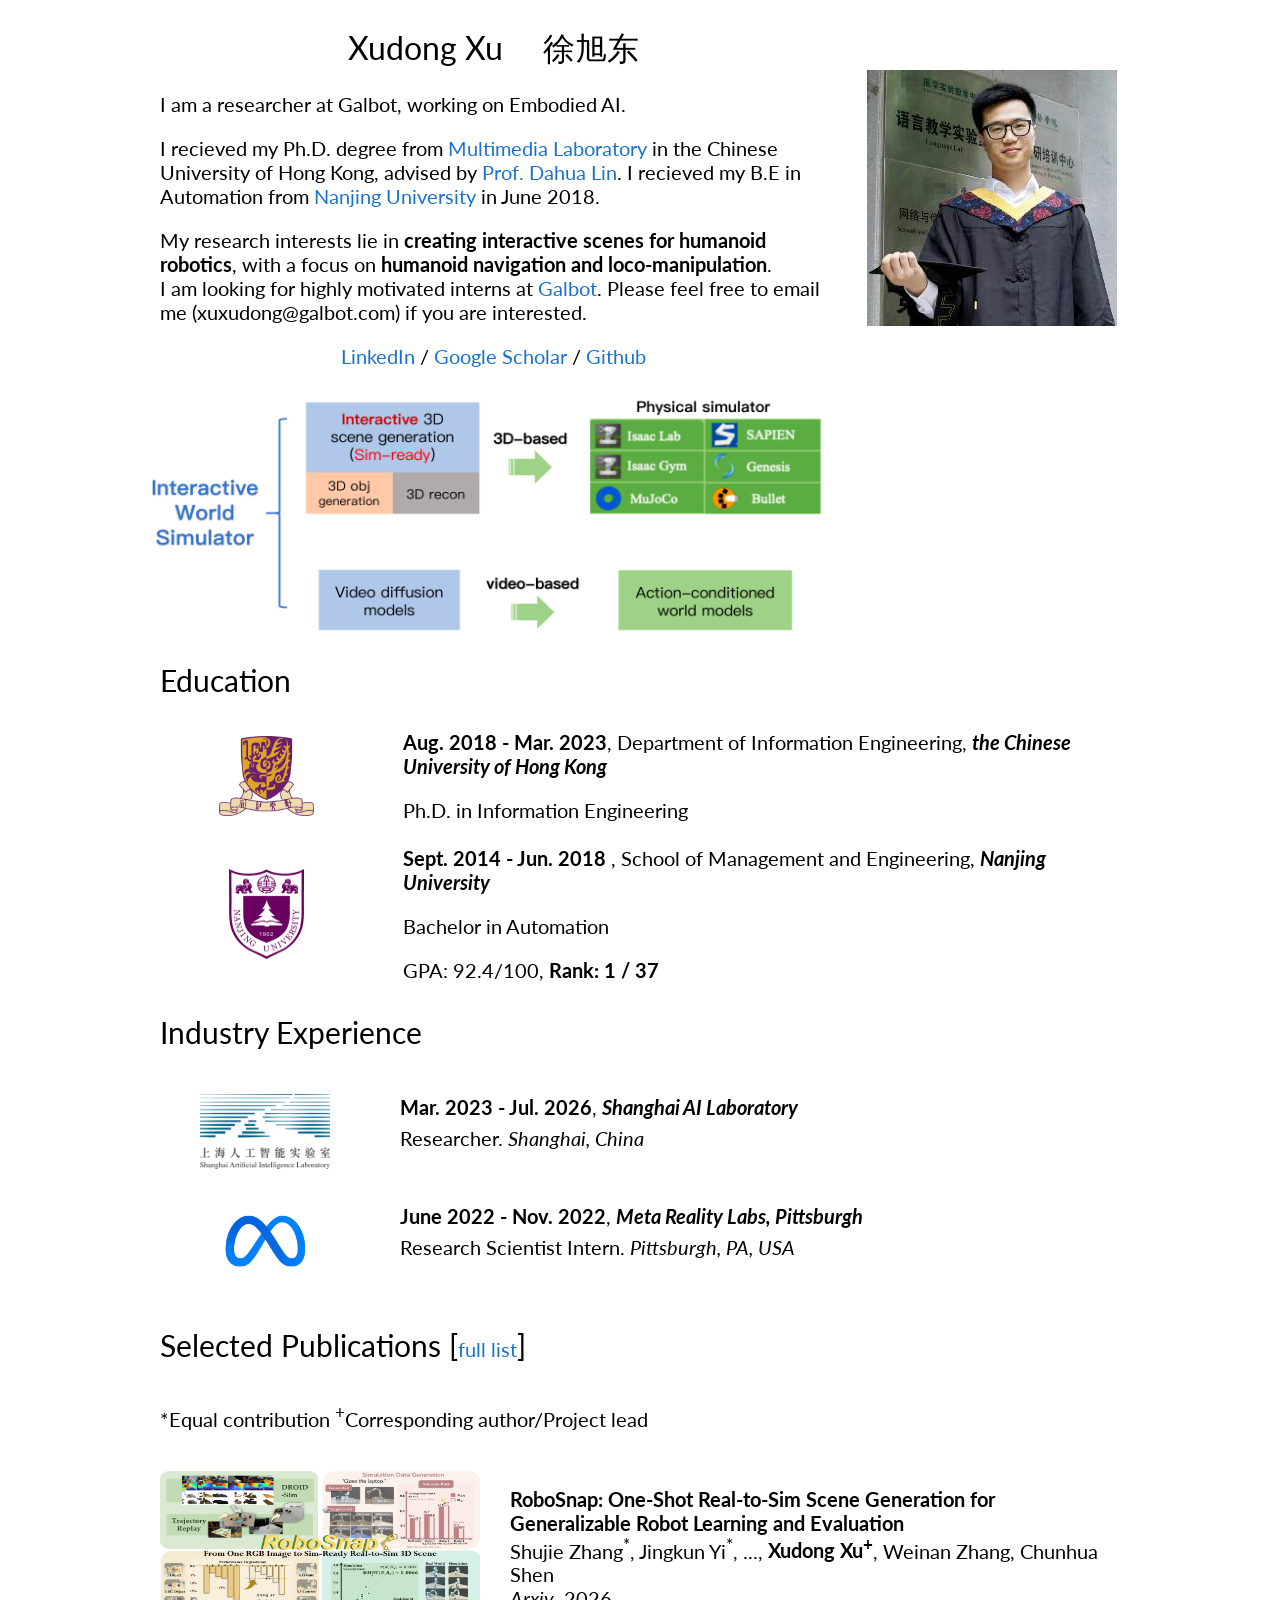
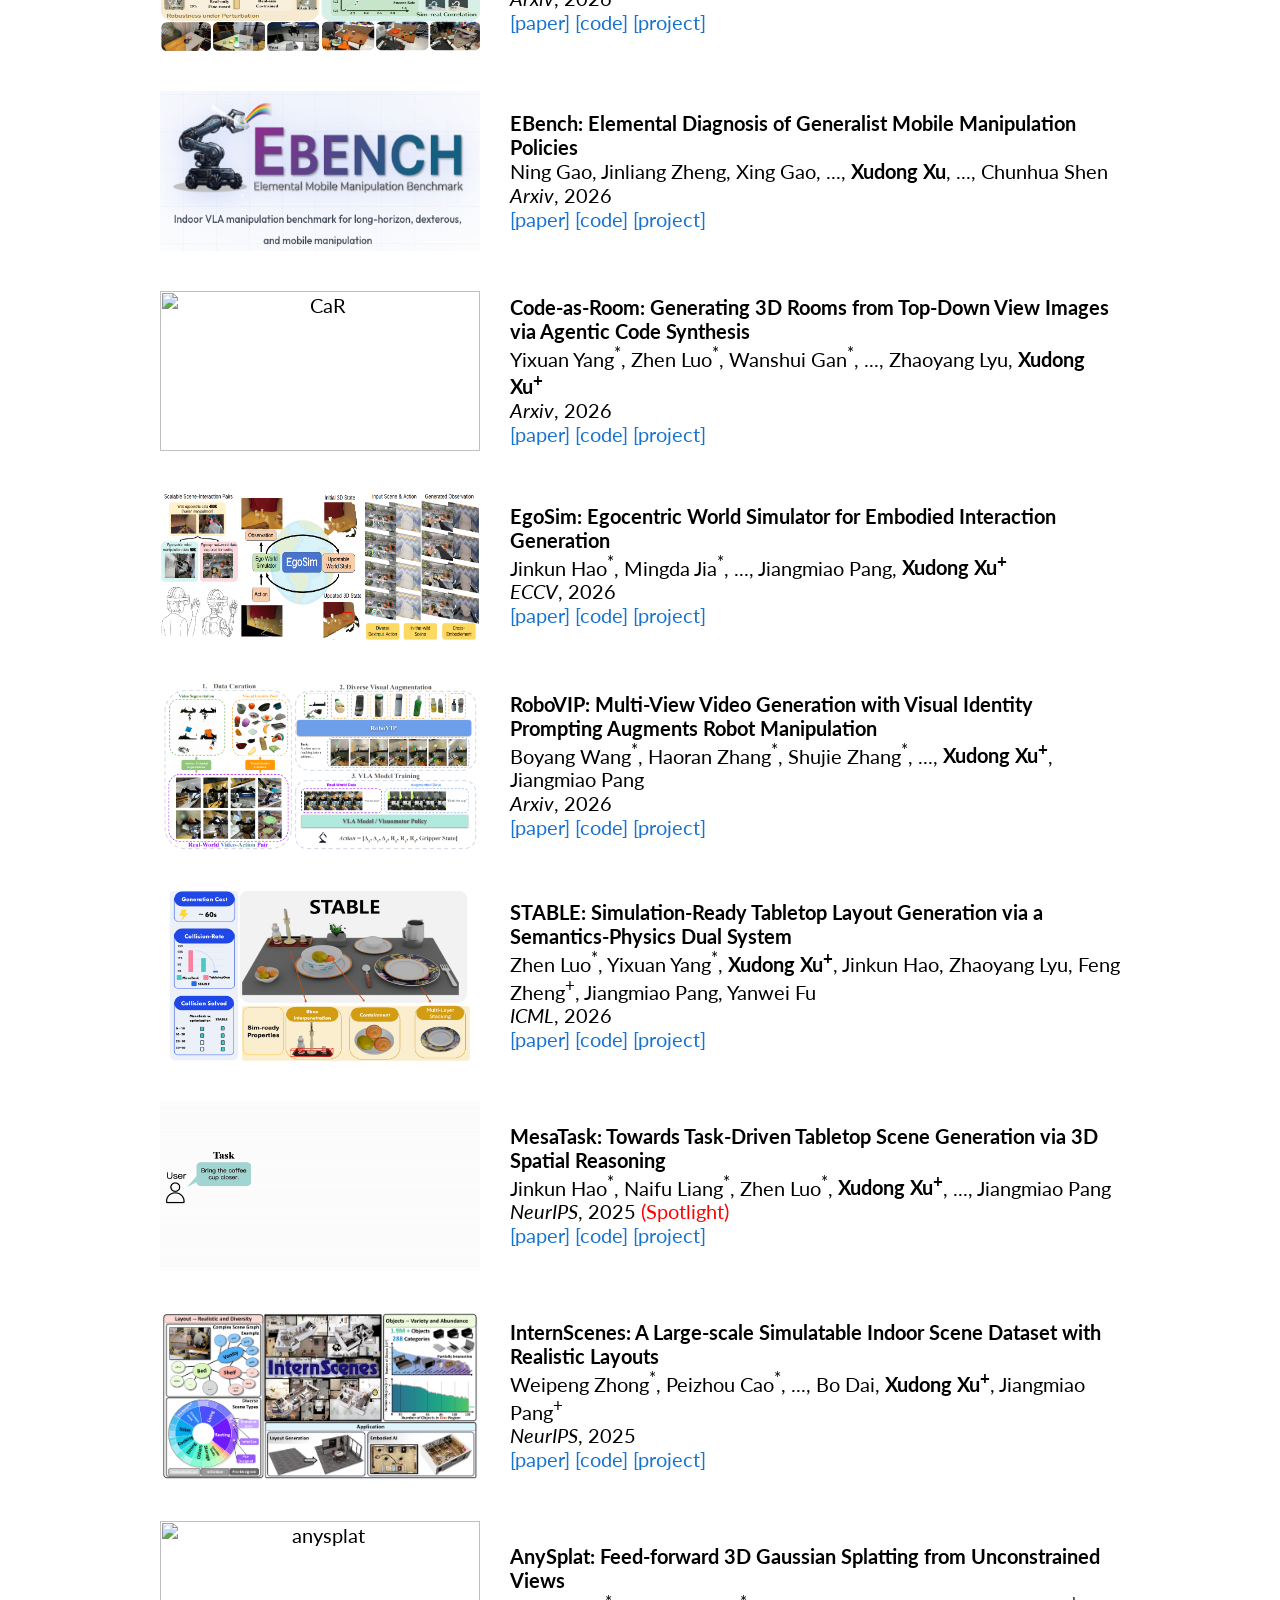
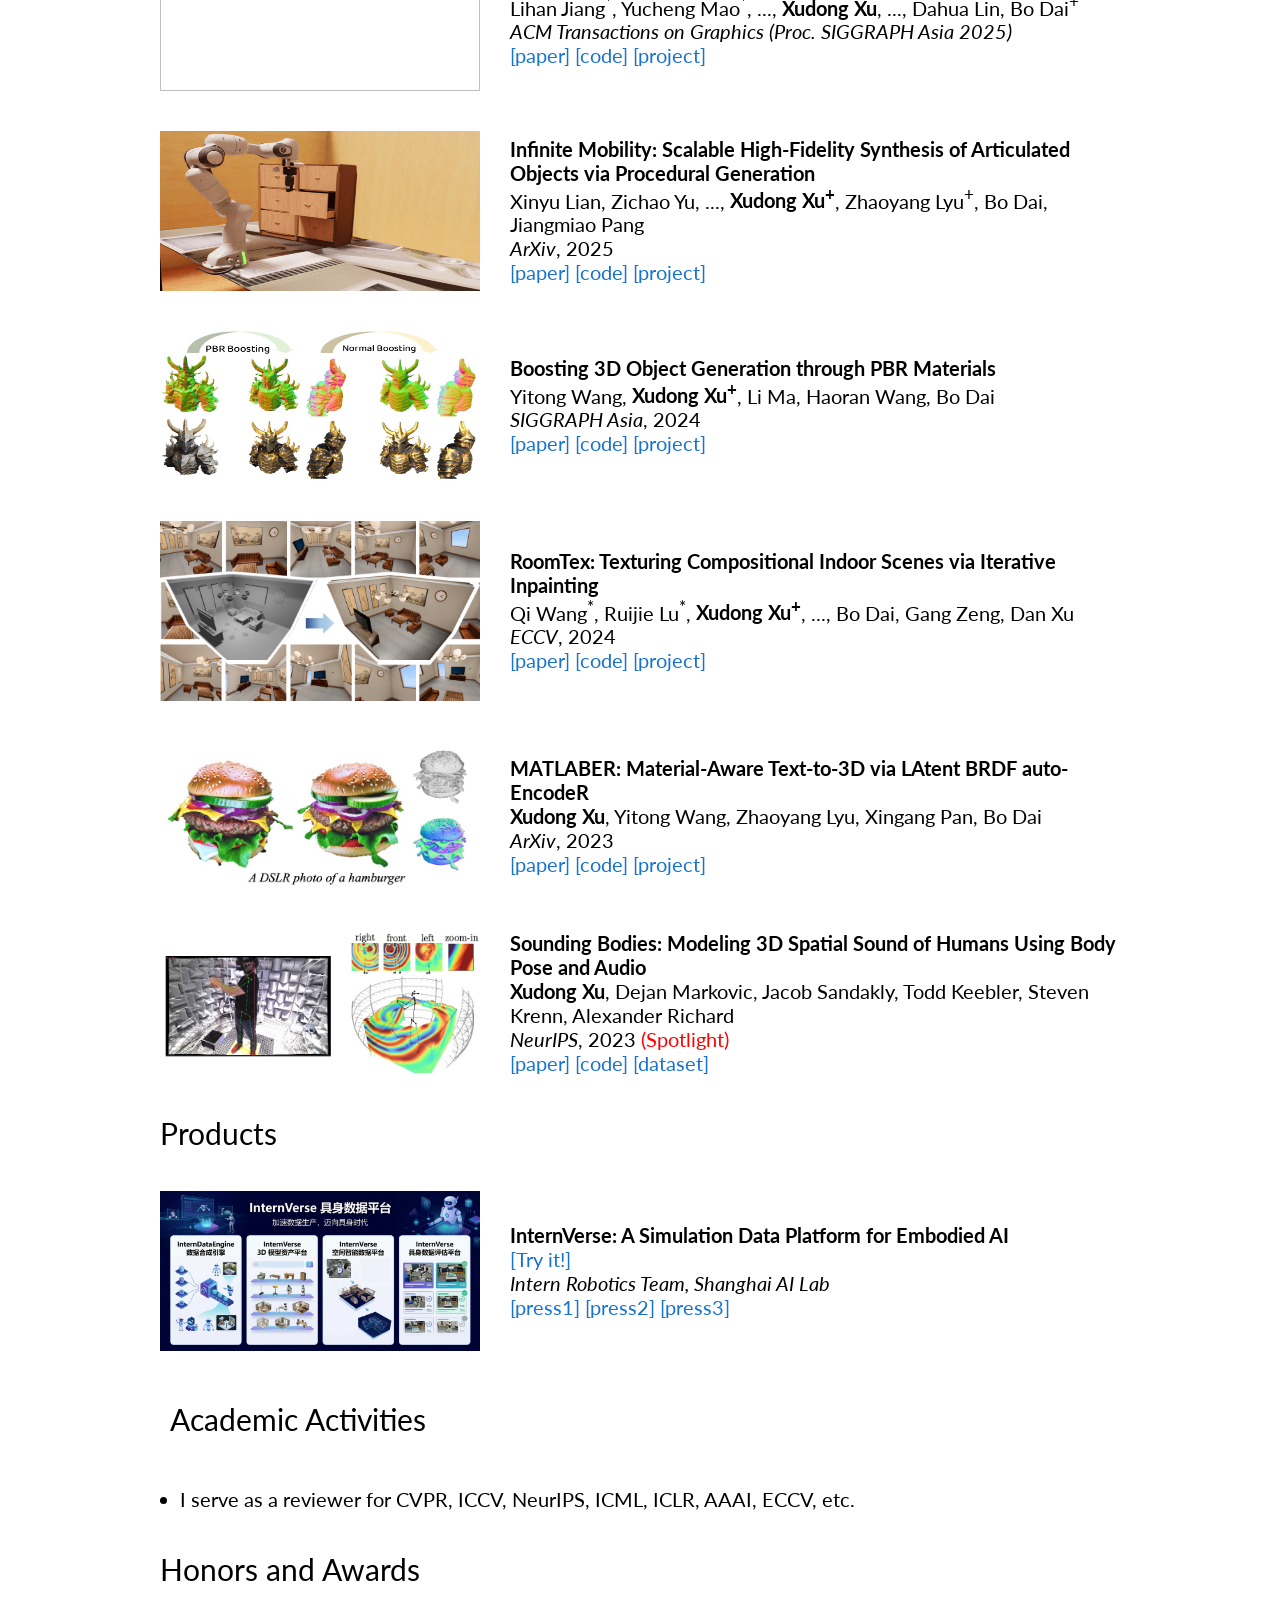
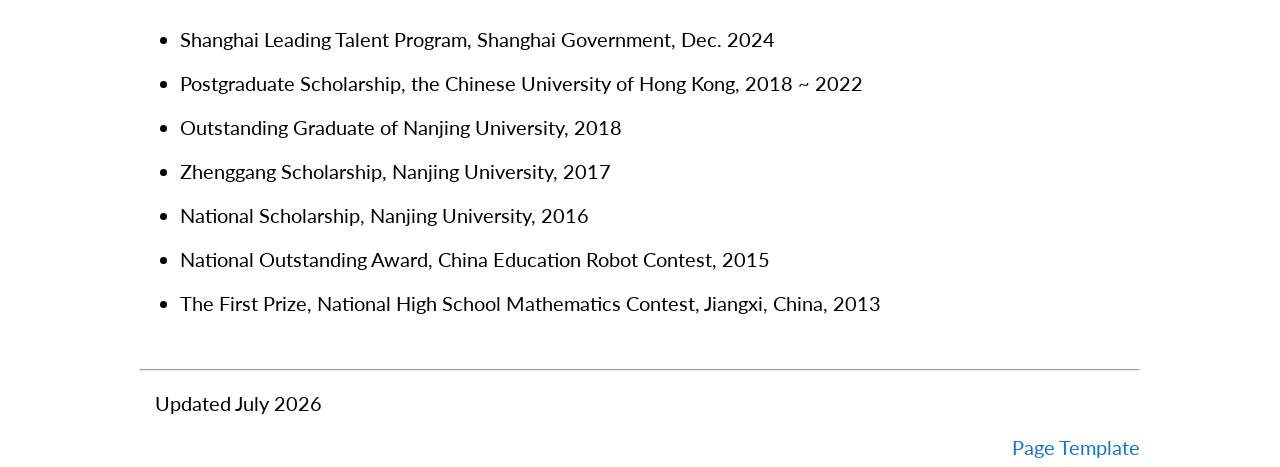
==== commit 97439b97: "update" ====
--- a/index.html
+++ b/index.html
@@ -73,6 +73,21 @@
     span.highlight {
       background-color: #ffffd0;
     }
+
+    .industry-experience {
+      border-collapse: separate;
+      border-spacing: 0 14px;
+    }
+
+    .industry-experience p {
+      margin: 0;
+      line-height: 1.35;
+    }
+
+    .industry-experience .experience-role {
+      display: block;
+      margin-top: 4px;
+    }
   </style>
   <style type="text/css">
     #sectiontohide {
@@ -109,17 +124,19 @@
                 <name>Xudong Xu &nbsp; &nbsp; 徐旭东</name>
               </p>
               <p>
-                I am currently a researcher at Shanghai Artificial Intelligence Laboratory, working on Embodied AI.
+                I am a researcher at Galbot, working on Embodied AI.
+              </p>
+              <p>
                 I recieved my Ph.D. degree from <a href="http://mmlab.ie.cuhk.edu.hk/">Multimedia Laboratory</a> in the 
                 Chinese University of Hong Kong, advised by <a href="http://dahua.me/">Prof. Dahua Lin</a>.
                 I recieved my B.E in Automation from <a href="https://www.nju.edu.cn/">Nanjing University</a>
                 in June 2018.
               </p>
               <p>
-                My current research interests lie in <strong>Interactive Scene Generation and World Models in Embodied AI</strong>,
-                especially focusing on compositional scene generation and interactive object generation.
-                I am looking for highly motivated interns at <a href="https://www.shlab.org.cn/">Shanghai AI Laboratory</a>.
-                Shoot me an email (xuxudong@pjlab.org.cn) if you are interested.
+                My research interests lie in <strong>creating interactive scenes for humanoid robotics</strong>,
+                with a focus on <strong>humanoid navigation and loco-manipulation</strong>.<br>
+                I am looking for highly motivated interns at <a href="https://www.galbot.com/">Galbot</a>.
+                Please feel free to email me (xuxudong@galbot.com) if you are interested.
               </p>
               <p align=center>
                 <a href="https://www.linkedin.com/in/xudong-xu-5bb7b3173/"> LinkedIn </a> /
@@ -192,7 +209,21 @@
           </tr>
         </table>
 
-        <table width="100%" align="center" border="0" cellpadding="10">
+        <table class="industry-experience" width="100%" align="center" border="0" cellpadding="10">
+          <tr>
+            <td width="25%" align="center">
+              <img src="pictures/Shanghai_AI_Laboratory.png" alt="Shanghai AI Laboratory" width="130" height="75">
+            </td>
+            <td width="75%" valign="top">
+              <p>
+                <strong>Mar. 2023 - Jul. 2026</strong>,
+                <i>
+                  <b>Shanghai AI Laboratory</b>
+                </i>
+                <span class="experience-role">Researcher. <i>Shanghai, China</i></span>
+              </p>
+            </td>
+          </tr>
           <tr>
             <td width="25%" align="center">
               <img src="pictures/meta.png" alt="Meta" width="95" height="80">
@@ -202,9 +233,8 @@
                 <strong>June 2022 - Nov. 2022</strong>,
                 <i>
                   <b>Meta Reality Labs, Pittsburgh</b>
-                </i></p>
-                <br>
-                Research Scientist Intern. <i>Pittsburgh, PA, USA</i><br>
+                </i>
+                <span class="experience-role">Research Scientist Intern. <i>Pittsburgh, PA, USA</i></span>
               </p>
             </td>
           </tr>
@@ -219,6 +249,48 @@
           <td width="100%" valign="middle">
             <span class="author cy">*</span>Equal contribution <sup>+</sup>Corresponding author/Project lead
           </td>
+        </table>
+
+        <table width="100%" align="center" border="0" cellspacing="10" cellpadding="10">
+          <tr>
+            <td width="25%" align="center">
+              <img src="pictures/RoboSnap.png" alt="robosnap" width="320" height="180">
+            </td>
+            <td width="75%" valign="center">
+              <p>
+                <papertitle>RoboSnap: One-Shot Real-to-Sim Scene Generation for Generalizable Robot Learning and Evaluation</papertitle>
+                <br>
+                Shujie Zhang<sup>*</sup>, Jingkun Yi<sup>*</sup>, ..., <strong>Xudong Xu<sup>+</sup></strong>, Weinan Zhang, Chunhua Shen
+                <br>
+                <em>Arxiv</em>, 2026
+                <br>
+                <a href="https://arxiv.org/abs/2607.06699">[paper]</a>
+                <a href="https://github.com/robosnap/robosnap">[code]</a>
+                <a href="https://robosnap.github.io/">[project]</a>
+                <br>
+            </td>
+          </tr>
+        </table>
+
+        <table width="100%" align="center" border="0" cellspacing="10" cellpadding="10">
+          <tr>
+            <td width="25%" align="center">
+              <img src="pictures/EBench.png" alt="ebench" width="320" height="160">
+            </td>
+            <td width="75%" valign="center">
+              <p>
+                <papertitle>EBench: Elemental Diagnosis of Generalist Mobile Manipulation Policies</papertitle>
+                <br>
+                Ning Gao, Jinliang Zheng, Xing Gao, ..., <strong>Xudong Xu</strong>, ..., Chunhua Shen
+                <br>
+                <em>Arxiv</em>, 2026
+                <br>
+                <a href="https://arxiv.org/abs/2606.18239">[paper]</a>
+                <a href="https://github.com/InternRobotics/EBench">[code]</a>
+                <a href="https://internrobotics.shlab.org.cn/eval">[project]</a>
+                <br>
+            </td>
+          </tr>
         </table>
 
         <table width="100%" align="center" border="0" cellspacing="10" cellpadding="10">
@@ -718,13 +790,13 @@
           </tr>
         </table>
 
-        <table width="100%" align="center" border="0" cellspacing="0" cellpadding="20">
+        <!-- <table width="100%" align="center" border="0" cellspacing="0" cellpadding="20">
           <tr>
             <td width="100%" valign="middle">
               <heading>Current Students/Interns</heading>
             </td>
           </tr>
-        </table>
+        </table> -->
         <!-- <ul>
           <li>
             <p><a href="https://scholar.google.com/citations?user=CJNkSiUAAAAJ&hl=en">Jingkun Hao</a> (SJTU)</p>
@@ -740,16 +812,16 @@
             <p><a href="https://kiteretsu77.github.io/BoyangWang/">Boyang Wang</a> (UVA)</p>
           </li>
         </ul> -->
-        <ul>
+        <!-- <ul>
           <li>
             <p><a href="https://openreview.net/profile?id=%7EWeipeng_Zhong1">Weipeng Zhong</a> (SJTU)</p>
           </li>
-        </ul>
-        <ul>
+        </ul> -->
+        <!-- <ul>
           <li>
             <p><a href="https://hishujie.github.io/">Shujie Zhang</a> (Tsinghua)</p>
           </li>
-        </ul>
+        </ul> -->
         <!-- <ul>
           <li>
             <p><a href="">Zhen Luo</a> (SII)</p>
@@ -761,17 +833,17 @@
             <p><a href="">Mingda Jia</a> (PKU)</p>
           </li>
         </ul> -->
-        <ul>
+        <!-- <ul>
           <li>
             <p><a href="https://scholar.google.com/citations?user=PSq6nxcAAAAJ&hl=zh-CN">Yixuan Yang</a> (Warw)</p>
           </li>
-        </ul>
+        </ul> -->
         
-        <ul>
+        <!-- <ul>
           <li>
             <p><a href="https://zhiqili-cg.github.io/">Zhiqi Li</a> (Georgia Tech)</p>
           </li>
-        </ul>
+        </ul> -->
 
         <table width="100%" align="center" border="0" cellspacing="10" cellpadding="20">
           <tr>
@@ -824,7 +896,7 @@
         <footer class="footer">
           <div class="container">
             <p>
-              &nbsp;&nbsp;&nbsp;Updated June 2026</p>
+              &nbsp;&nbsp;&nbsp;Updated July 2026</p>
             </p>
             <p align=right>
               <a href="https://ai.stanford.edu/~kaidicao/"> Page Template </a>
